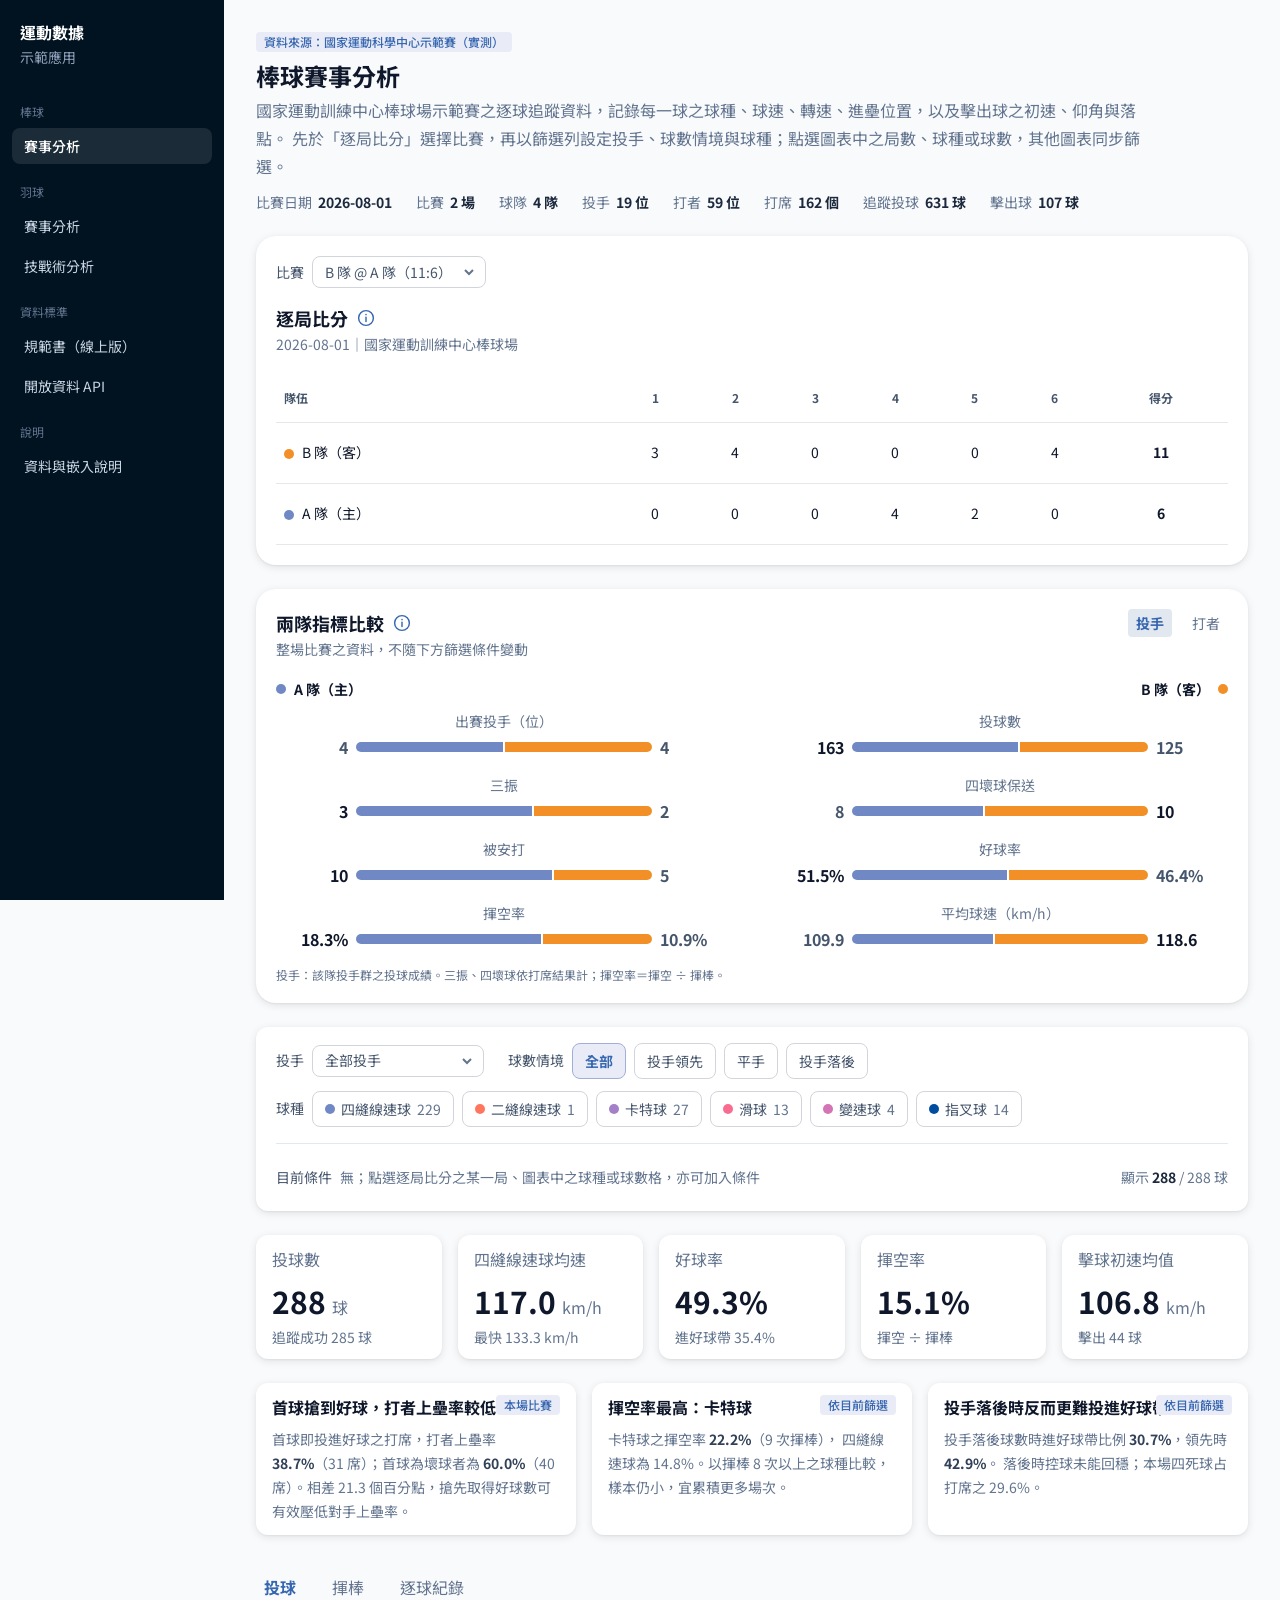
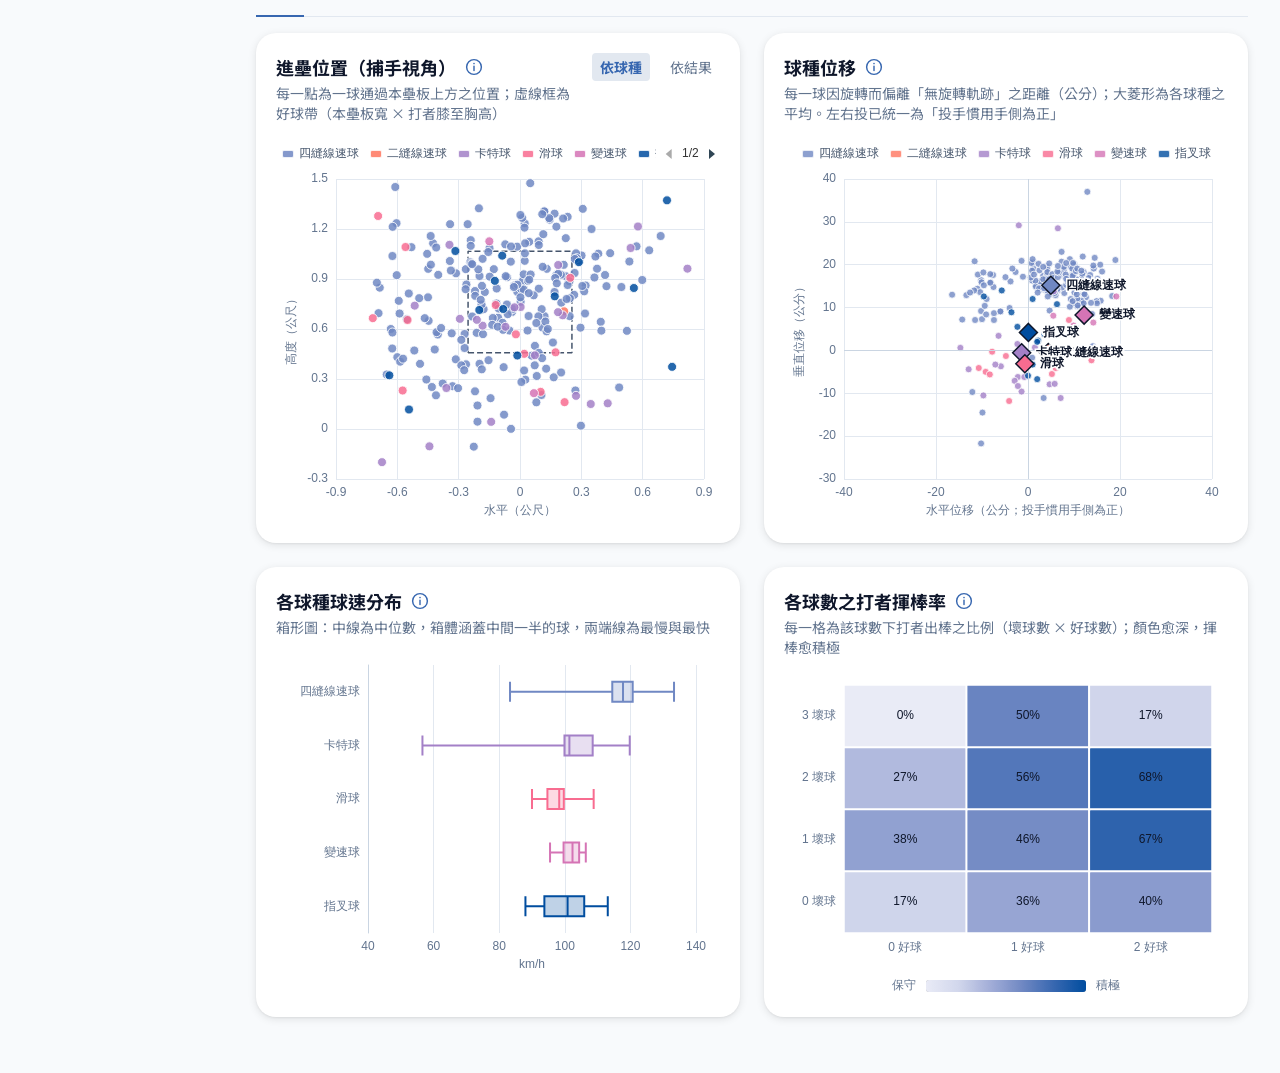
==== apps/index.html @ 16bdf018 "依運科中心 2026-10-19 意見修正羽球賽程表與熱力圖 - 賽程表：勝方「林//陳」雙斜線、雙方棄賽（w.o.）、同縮寫勝方（依會內賽資格標籤判定）、場次編號漏打「#」、乙組決賽名次賽錯置等解析" ====
<!DOCTYPE html><html  lang="zh-Hant-TW"><head><meta charset="utf-8">
<meta name="viewport" content="width=device-width, initial-scale=1">
<title>運動數據示範應用</title>
<link rel="preconnect" href="https://fonts.googleapis.com">
<link rel="stylesheet" href="https://fonts.googleapis.com/css2?family=Noto+Sans+TC:wght@400;500;700&display=swap">
<link rel="stylesheet" href="./assets/entry.BiehIH3a.css" crossorigin>
<link rel="modulepreload" as="script" crossorigin href="./assets/CZlgxY6b.js">
<script type="module" src="./assets/CZlgxY6b.js" crossorigin></script>
<link rel="prefetch" as="script" crossorigin href="./assets/DcB2rl-P.js">
<link rel="prefetch" as="script" crossorigin href="./assets/TQf6wyBK.js">
<link rel="prefetch" as="script" crossorigin href="./assets/JJy9V8W6.js">
<link rel="prefetch" as="script" crossorigin href="./assets/DlAUqK2U.js">
<link rel="prefetch" as="style" crossorigin href="./assets/error-404.DL_4WIao.css">
<link rel="prefetch" as="script" crossorigin href="./assets/D5ptfswz.js">
<link rel="prefetch" as="script" crossorigin href="./assets/BnwltB_l.js">
<link rel="prefetch" as="style" crossorigin href="./assets/error-500.I1Dtv2V5.css">
<link rel="prefetch" as="script" crossorigin href="./assets/DbmwSfAJ.js">
<script id="unhead:payload" type="application/json">{"title":"運動數據示範應用"}</script></head><body><div id="__nuxt"></div><div id="teleports"></div><script>window.__NUXT__={};window.__NUXT__.config={public:{dataBase:"data"},app:{baseURL:"/",buildId:"06d4a6a8-568d-4eab-ac4b-297f3b77ffa9",buildAssetsDir:"/assets/",cdnURL:"./"}}</script>
<script type="application/json" data-nuxt-data="nuxt-app" data-ssr="false" id="__NUXT_DATA__">[{"prerenderedAt":1,"serverRendered":2},1792403090051,false]</script></body></html>
---- apps/assets/entry.BiehIH3a.css ----
*,::backdrop,:after,:before{--tw-border-spacing-x:0;--tw-border-spacing-y:0;--tw-translate-x:0;--tw-translate-y:0;--tw-rotate:0;--tw-skew-x:0;--tw-skew-y:0;--tw-scale-x:1;--tw-scale-y:1;--tw-pan-x: ;--tw-pan-y: ;--tw-pinch-zoom: ;--tw-scroll-snap-strictness:proximity;--tw-gradient-from-position: ;--tw-gradient-via-position: ;--tw-gradient-to-position: ;--tw-ordinal: ;--tw-slashed-zero: ;--tw-numeric-figure: ;--tw-numeric-spacing: ;--tw-numeric-fraction: ;--tw-ring-inset: ;--tw-ring-offset-width:0px;--tw-ring-offset-color:#fff;--tw-ring-color:#3b82f680;--tw-ring-offset-shadow:0 0 #0000;--tw-ring-shadow:0 0 #0000;--tw-shadow:0 0 #0000;--tw-shadow-colored:0 0 #0000;--tw-blur: ;--tw-brightness: ;--tw-contrast: ;--tw-grayscale: ;--tw-hue-rotate: ;--tw-invert: ;--tw-saturate: ;--tw-sepia: ;--tw-drop-shadow: ;--tw-backdrop-blur: ;--tw-backdrop-brightness: ;--tw-backdrop-contrast: ;--tw-backdrop-grayscale: ;--tw-backdrop-hue-rotate: ;--tw-backdrop-invert: ;--tw-backdrop-opacity: ;--tw-backdrop-saturate: ;--tw-backdrop-sepia: ;--tw-contain-size: ;--tw-contain-layout: ;--tw-contain-paint: ;--tw-contain-style: }:host,html{line-height:1.5;-webkit-text-size-adjust:100%;font-family:Noto Sans TC,ui-sans-serif,system-ui,sans-serif;font-feature-settings:normal;font-variation-settings:normal;tab-size:4;-webkit-tap-highlight-color:transparent}sub,sup{font-size:75%;line-height:0;position:relative;vertical-align:initial}button,input:where([type=button]),input:where([type=reset]),input:where([type=submit]){-webkit-appearance:button;background-color:initial;background-image:none}progress{vertical-align:initial}.gap-x-10{column-gap:2.5rem}.gap-x-3{column-gap:.75rem}.gap-x-4{column-gap:1rem}.gap-x-5{column-gap:1.25rem}.gap-x-6{column-gap:1.5rem}.border-transparent{border-color:#0000}.shadow{--tw-shadow:0 1px 3px 0 #0000001a,0 1px 2px -1px #0000001a;--tw-shadow-colored:0 1px 3px 0 var(--tw-shadow-color),0 1px 2px -1px var(--tw-shadow-color)}*,:after,:before{--tw-border-spacing-x:0;--tw-border-spacing-y:0;--tw-translate-x:0;--tw-translate-y:0;--tw-rotate:0;--tw-skew-x:0;--tw-skew-y:0;--tw-scale-x:1;--tw-scale-y:1;--tw-pan-x: ;--tw-pan-y: ;--tw-pinch-zoom: ;--tw-scroll-snap-strictness:proximity;--tw-gradient-from-position: ;--tw-gradient-via-position: ;--tw-gradient-to-position: ;--tw-ordinal: ;--tw-slashed-zero: ;--tw-numeric-figure: ;--tw-numeric-spacing: ;--tw-numeric-fraction: ;--tw-ring-inset: ;--tw-ring-offset-width:0px;--tw-ring-offset-color:#fff;--tw-ring-color:rgba(59,130,246,.5);--tw-ring-offset-shadow:0 0 #0000;--tw-ring-shadow:0 0 #0000;--tw-shadow:0 0 #0000;--tw-shadow-colored:0 0 #0000;--tw-blur: ;--tw-brightness: ;--tw-contrast: ;--tw-grayscale: ;--tw-hue-rotate: ;--tw-invert: ;--tw-saturate: ;--tw-sepia: ;--tw-drop-shadow: ;--tw-backdrop-blur: ;--tw-backdrop-brightness: ;--tw-backdrop-contrast: ;--tw-backdrop-grayscale: ;--tw-backdrop-hue-rotate: ;--tw-backdrop-invert: ;--tw-backdrop-opacity: ;--tw-backdrop-saturate: ;--tw-backdrop-sepia: ;--tw-contain-size: ;--tw-contain-layout: ;--tw-contain-paint: ;--tw-contain-style: }::backdrop{--tw-border-spacing-x:0;--tw-border-spacing-y:0;--tw-translate-x:0;--tw-translate-y:0;--tw-rotate:0;--tw-skew-x:0;--tw-skew-y:0;--tw-scale-x:1;--tw-scale-y:1;--tw-pan-x: ;--tw-pan-y: ;--tw-pinch-zoom: ;--tw-scroll-snap-strictness:proximity;--tw-gradient-from-position: ;--tw-gradient-via-position: ;--tw-gradient-to-position: ;--tw-ordinal: ;--tw-slashed-zero: ;--tw-numeric-figure: ;--tw-numeric-spacing: ;--tw-numeric-fraction: ;--tw-ring-inset: ;--tw-ring-offset-width:0px;--tw-ring-offset-color:#fff;--tw-ring-color:rgba(59,130,246,.5);--tw-ring-offset-shadow:0 0 #0000;--tw-ring-shadow:0 0 #0000;--tw-shadow:0 0 #0000;--tw-shadow-colored:0 0 #0000;--tw-blur: ;--tw-brightness: ;--tw-contrast: ;--tw-grayscale: ;--tw-hue-rotate: ;--tw-invert: ;--tw-saturate: ;--tw-sepia: ;--tw-drop-shadow: ;--tw-backdrop-blur: ;--tw-backdrop-brightness: ;--tw-backdrop-contrast: ;--tw-backdrop-grayscale: ;--tw-backdrop-hue-rotate: ;--tw-backdrop-invert: ;--tw-backdrop-opacity: ;--tw-backdrop-saturate: ;--tw-backdrop-sepia: ;--tw-contain-size: ;--tw-contain-layout: ;--tw-contain-paint: ;--tw-contain-style: }*,:after,:before{border:0 solid #e5e7eb;box-sizing:border-box}:after,:before{--tw-content:""}:host,html{line-height:1.5;-webkit-text-size-adjust:100%;font-family:Noto Sans TC,ui-sans-serif,system-ui,sans-serif;font-feature-settings:normal;font-variation-settings:normal;-moz-tab-size:4;-o-tab-size:4;tab-size:4;-webkit-tap-highlight-color:transparent}body{line-height:inherit;margin:0}hr{border-top-width:1px;color:inherit;height:0}abbr:where([title]){-webkit-text-decoration:underline dotted;text-decoration:underline dotted}h1,h2,h3,h4,h5,h6{font-size:inherit;font-weight:inherit}a{color:inherit;text-decoration:inherit}b,strong{font-weight:bolder}code,kbd,pre,samp{font-family:ui-monospace,SFMono-Regular,Menlo,Monaco,Consolas,Liberation Mono,Courier New,monospace;font-feature-settings:normal;font-size:1em;font-variation-settings:normal}small{font-size:80%}sub,sup{font-size:75%;line-height:0;position:relative;vertical-align:baseline}sub{bottom:-.25em}sup{top:-.5em}table{border-collapse:collapse;border-color:inherit;text-indent:0}button,input,optgroup,select,textarea{color:inherit;font-family:inherit;font-feature-settings:inherit;font-size:100%;font-variation-settings:inherit;font-weight:inherit;letter-spacing:inherit;line-height:inherit;margin:0;padding:0}button,select{text-transform:none}button,input:where([type=button]),input:where([type=reset]),input:where([type=submit]){-webkit-appearance:button;background-color:transparent;background-image:none}:-moz-focusring{outline:auto}:-moz-ui-invalid{box-shadow:none}progress{vertical-align:baseline}::-webkit-inner-spin-button,::-webkit-outer-spin-button{height:auto}[type=search]{-webkit-appearance:textfield;outline-offset:-2px}::-webkit-search-decoration{-webkit-appearance:none}::-webkit-file-upload-button{-webkit-appearance:button;font:inherit}summary{display:list-item}blockquote,dd,dl,figure,h1,h2,h3,h4,h5,h6,hr,p,pre{margin:0}fieldset{margin:0}fieldset,legend{padding:0}menu,ol,ul{list-style:none;margin:0;padding:0}dialog{padding:0}textarea{resize:vertical}input::-moz-placeholder,textarea::-moz-placeholder{color:#99a1af;opacity:1}input::placeholder,textarea::placeholder{color:#99a1af;opacity:1}[role=button],button{cursor:pointer}:disabled{cursor:default}audio,canvas,embed,iframe,img,object,svg,video{display:block;vertical-align:middle}img,video{height:auto;max-width:100%}[hidden]:where(:not([hidden=until-found])){display:none}.visible{visibility:visible}.collapse{visibility:collapse}.fixed{position:fixed}.absolute{position:absolute}.relative{position:relative}.sticky{position:sticky}.inset-0{inset:0}.left-0{left:0}.right-4{right:1rem}.top-0{top:0}.top-3{top:.75rem}.top-4{top:1rem}.top-full{top:100%}.z-10{z-index:10}.z-30{z-index:30}.mx-auto{margin-left:auto;margin-right:auto}.my-2{margin-bottom:.5rem;margin-top:.5rem}.-mt-1{margin-top:-.25rem}.mb-0\.5{margin-bottom:.125rem}.mb-1{margin-bottom:.25rem}.mb-10{margin-bottom:2.5rem}.mb-2{margin-bottom:.5rem}.mb-3{margin-bottom:.75rem}.mb-4{margin-bottom:1rem}.mb-5{margin-bottom:1.25rem}.mb-6{margin-bottom:1.5rem}.ml-1{margin-left:.25rem}.ml-auto{margin-left:auto}.mr-1{margin-right:.25rem}.mr-2{margin-right:.5rem}.mt-0\.5{margin-top:.125rem}.mt-1{margin-top:.25rem}.mt-2{margin-top:.5rem}.mt-3{margin-top:.75rem}.mt-4{margin-top:1rem}.block{display:block}.inline-block{display:inline-block}.flex{display:flex}.inline-flex{display:inline-flex}.table{display:table}.grid{display:grid}.hidden{display:none}.h-10{height:2.5rem}.h-2\.5{height:.625rem}.h-6{height:1.5rem}.h-8{height:2rem}.h-9{height:2.25rem}.h-\[22px\]{height:22px}.h-\[26px\]{height:26px}.h-auto{height:auto}.h-full{height:100%}.h-screen{height:100vh}.max-h-\[640px\]{max-height:640px}.max-h-\[760px\]{max-height:760px}.max-h-\[calc\(100vh-2rem\)\]{max-height:calc(100vh - 2rem)}.min-h-\[32px\]{min-height:32px}.min-h-\[52px\]{min-height:52px}.min-h-screen{min-height:100vh}.w-12{width:3rem}.w-2{width:.5rem}.w-2\.5{width:.625rem}.w-4{width:1rem}.w-44{width:11rem}.w-5{width:1.25rem}.w-56{width:14rem}.w-6{width:1.5rem}.w-\[min\(30rem\,calc\(100vw-3rem\)\)\]{width:min(30rem,calc(100vw - 3rem))}.w-full{width:100%}.min-w-0{min-width:0}.min-w-\[12rem\]{min-width:12rem}.min-w-\[16rem\]{min-width:16rem}.min-w-\[3\.2rem\]{min-width:3.2rem}.max-w-4xl{max-width:56rem}.max-w-\[1280px\]{max-width:1280px}.max-w-md{max-width:28rem}.flex-1{flex:1 1 0%}.shrink-0{flex-shrink:0}.border-collapse{border-collapse:collapse}.origin-top-left{transform-origin:top left}.transform{transform:translate(var(--tw-translate-x),var(--tw-translate-y)) rotate(var(--tw-rotate)) skew(var(--tw-skew-x)) skewY(var(--tw-skew-y)) scaleX(var(--tw-scale-x)) scaleY(var(--tw-scale-y))}.cursor-pointer{cursor:pointer}.scroll-mt-4{scroll-margin-top:1rem}.list-disc{list-style-type:disc}.grid-cols-2{grid-template-columns:repeat(2,minmax(0,1fr))}.grid-cols-3{grid-template-columns:repeat(3,minmax(0,1fr))}.grid-cols-\[4\.5rem_1fr_4\.5rem\]{grid-template-columns:4.5rem 1fr 4.5rem}.grid-cols-\[minmax\(0\,1fr\)_4rem_minmax\(0\,1fr\)\]{grid-template-columns:minmax(0,1fr) 4rem minmax(0,1fr)}.flex-col{flex-direction:column}.flex-wrap{flex-wrap:wrap}.items-start{align-items:flex-start}.items-center{align-items:center}.items-baseline{align-items:baseline}.justify-end{justify-content:flex-end}.justify-center{justify-content:center}.justify-between{justify-content:space-between}.gap-0\.5{gap:.125rem}.gap-1{gap:.25rem}.gap-1\.5{gap:.375rem}.gap-2{gap:.5rem}.gap-2\.5{gap:.625rem}.gap-3{gap:.75rem}.gap-4{gap:1rem}.gap-5{gap:1.25rem}.gap-6{gap:1.5rem}.gap-x-10{-moz-column-gap:2.5rem;column-gap:2.5rem}.gap-x-3{-moz-column-gap:.75rem;column-gap:.75rem}.gap-x-4{-moz-column-gap:1rem;column-gap:1rem}.gap-x-5{-moz-column-gap:1.25rem;column-gap:1.25rem}.gap-x-6{-moz-column-gap:1.5rem;column-gap:1.5rem}.gap-y-1{row-gap:.25rem}.gap-y-2{row-gap:.5rem}.gap-y-3{row-gap:.75rem}.gap-y-4{row-gap:1rem}.space-y-3>:not([hidden])~:not([hidden]){--tw-space-y-reverse:0;margin-bottom:calc(.75rem*var(--tw-space-y-reverse));margin-top:calc(.75rem*(1 - var(--tw-space-y-reverse)))}.divide-y>:not([hidden])~:not([hidden]){--tw-divide-y-reverse:0;border-bottom-width:calc(1px*var(--tw-divide-y-reverse));border-top-width:calc(1px*(1 - var(--tw-divide-y-reverse)))}.divide-slate-100>:not([hidden])~:not([hidden]){--tw-divide-opacity:1;border-color:rgb(241 245 249/var(--tw-divide-opacity,1))}.overflow-auto{overflow:auto}.overflow-hidden{overflow:hidden}.overflow-x-auto{overflow-x:auto}.overflow-y-auto{overflow-y:auto}.overflow-y-hidden{overflow-y:hidden}.truncate{overflow:hidden;text-overflow:ellipsis}.truncate,.whitespace-nowrap{white-space:nowrap}.break-all{word-break:break-all}.rounded{border-radius:.25rem}.rounded-card{border-radius:12px}.rounded-chart{border-radius:20px}.rounded-full{border-radius:9999px}.rounded-lg{border-radius:.5rem}.rounded-l-full{border-bottom-left-radius:9999px;border-top-left-radius:9999px}.rounded-r-full{border-bottom-right-radius:9999px;border-top-right-radius:9999px}.rounded-r-lg{border-bottom-right-radius:.5rem;border-top-right-radius:.5rem}.border{border-width:1px}.border-b{border-bottom-width:1px}.border-b-2{border-bottom-width:2px}.border-l-4{border-left-width:4px}.border-t{border-top-width:1px}.border-brand-300{--tw-border-opacity:1;border-color:rgb(163 174 216/var(--tw-border-opacity,1))}.border-brand-600{--tw-border-opacity:1;border-color:rgb(55 103 176/var(--tw-border-opacity,1))}.border-gray-200{--tw-border-opacity:1;border-color:rgb(229 231 235/var(--tw-border-opacity,1))}.border-gray-300{--tw-border-opacity:1;border-color:rgb(209 213 219/var(--tw-border-opacity,1))}.border-slate-100{--tw-border-opacity:1;border-color:rgb(241 245 249/var(--tw-border-opacity,1))}.border-slate-200{--tw-border-opacity:1;border-color:rgb(226 232 240/var(--tw-border-opacity,1))}.border-transparent{border-color:transparent}.bg-accent-100{--tw-bg-opacity:1;background-color:rgb(253 230 207/var(--tw-bg-opacity,1))}.bg-accent-50{--tw-bg-opacity:1;background-color:rgb(254 243 232/var(--tw-bg-opacity,1))}.bg-bad-50{--tw-bg-opacity:1;background-color:rgb(254 242 242/var(--tw-bg-opacity,1))}.bg-brand-100{--tw-bg-opacity:1;background-color:rgb(210 215 236/var(--tw-bg-opacity,1))}.bg-brand-50{--tw-bg-opacity:1;background-color:rgb(233 235 246/var(--tw-bg-opacity,1))}.bg-brand-50\/60{background-color:#e9ebf699}.bg-brand-600{--tw-bg-opacity:1;background-color:rgb(55 103 176/var(--tw-bg-opacity,1))}.bg-ink{--tw-bg-opacity:1;background-color:rgb(1 19 33/var(--tw-bg-opacity,1))}.bg-slate-100{--tw-bg-opacity:1;background-color:rgb(241 245 249/var(--tw-bg-opacity,1))}.bg-slate-200{--tw-bg-opacity:1;background-color:rgb(226 232 240/var(--tw-bg-opacity,1))}.bg-slate-50{--tw-bg-opacity:1;background-color:rgb(248 250 252/var(--tw-bg-opacity,1))}.bg-slate-900{--tw-bg-opacity:1;background-color:rgb(15 23 43/var(--tw-bg-opacity,1))}.bg-sun-100{--tw-bg-opacity:1;background-color:rgb(255 246 215/var(--tw-bg-opacity,1))}.bg-sun-50{--tw-bg-opacity:1;background-color:rgb(255 251 236/var(--tw-bg-opacity,1))}.bg-white{--tw-bg-opacity:1;background-color:rgb(255 255 255/var(--tw-bg-opacity,1))}.bg-white\/10{background-color:#ffffff1a}.\!bg-none{background-image:none!important}.p-0{padding:0}.p-4{padding:1rem}.p-5{padding:1.25rem}.px-1{padding-left:.25rem;padding-right:.25rem}.px-1\.5{padding-left:.375rem;padding-right:.375rem}.px-2{padding-left:.5rem;padding-right:.5rem}.px-2\.5{padding-left:.625rem;padding-right:.625rem}.px-3{padding-left:.75rem;padding-right:.75rem}.px-4{padding-left:1rem;padding-right:1rem}.px-5{padding-left:1.25rem;padding-right:1.25rem}.px-6{padding-left:1.5rem;padding-right:1.5rem}.py-0\.5{padding-bottom:.125rem;padding-top:.125rem}.py-1{padding-bottom:.25rem;padding-top:.25rem}.py-1\.5{padding-bottom:.375rem;padding-top:.375rem}.py-2{padding-bottom:.5rem;padding-top:.5rem}.py-2\.5{padding-bottom:.625rem;padding-top:.625rem}.py-3{padding-bottom:.75rem;padding-top:.75rem}.py-4{padding-bottom:1rem;padding-top:1rem}.py-5{padding-bottom:1.25rem;padding-top:1.25rem}.py-6{padding-bottom:1.5rem;padding-top:1.5rem}.py-8{padding-bottom:2rem;padding-top:2rem}.\!pr-3{padding-right:.75rem!important}.pb-1{padding-bottom:.25rem}.pb-2{padding-bottom:.5rem}.pl-3{padding-left:.75rem}.pl-5{padding-left:1.25rem}.pl-6{padding-left:1.5rem}.pr-16{padding-right:4rem}.pr-2{padding-right:.5rem}.pr-3{padding-right:.75rem}.pt-3{padding-top:.75rem}.pt-4{padding-top:1rem}.text-left{text-align:left}.text-center{text-align:center}.text-right{text-align:right}.align-middle{vertical-align:middle}.font-mono{font-family:ui-monospace,SFMono-Regular,Menlo,Monaco,Consolas,Liberation Mono,Courier New,monospace}.text-2xl{font-size:1.5rem;line-height:2rem}.text-\[0\.92em\]{font-size:.92em}.text-\[10px\]{font-size:10px}.text-\[11px\]{font-size:11px}.text-\[13px\]{font-size:13px}.text-\[14px\]{font-size:14px}.text-\[15px\]{font-size:15px}.text-\[30px\]{font-size:30px}.text-base{font-size:1rem;line-height:1.5rem}.text-lg{font-size:1.125rem;line-height:1.75rem}.text-sm{font-size:.875rem;line-height:1.25rem}.text-xl{font-size:1.25rem;line-height:1.75rem}.text-xs{font-size:.75rem;line-height:1rem}.font-bold{font-weight:700}.font-medium{font-weight:500}.font-normal{font-weight:400}.leading-5{line-height:1.25rem}.leading-6{line-height:1.5rem}.leading-7{line-height:1.75rem}.leading-8{line-height:2rem}.leading-9{line-height:2.25rem}.leading-none{line-height:1}.text-\[\#7A5C1E\]{--tw-text-opacity:1;color:rgb(122 92 30/var(--tw-text-opacity,1))}.text-accent-800{--tw-text-opacity:1;color:rgb(192 82 4/var(--tw-text-opacity,1))}.text-accent-900{--tw-text-opacity:1;color:rgb(141 60 2/var(--tw-text-opacity,1))}.text-bad-700{--tw-text-opacity:1;color:rgb(193 0 7/var(--tw-text-opacity,1))}.text-brand-400{--tw-text-opacity:1;color:rgb(138 153 208/var(--tw-text-opacity,1))}.text-brand-600{--tw-text-opacity:1;color:rgb(55 103 176/var(--tw-text-opacity,1))}.text-brand-700{--tw-text-opacity:1;color:rgb(0 77 159/var(--tw-text-opacity,1))}.text-brand-900{--tw-text-opacity:1;color:rgb(0 49 102/var(--tw-text-opacity,1))}.text-slate-100{--tw-text-opacity:1;color:rgb(241 245 249/var(--tw-text-opacity,1))}.text-slate-300{--tw-text-opacity:1;color:rgb(202 213 226/var(--tw-text-opacity,1))}.text-slate-400{--tw-text-opacity:1;color:rgb(144 161 185/var(--tw-text-opacity,1))}.text-slate-500{--tw-text-opacity:1;color:rgb(98 116 142/var(--tw-text-opacity,1))}.text-slate-600{--tw-text-opacity:1;color:rgb(69 85 108/var(--tw-text-opacity,1))}.text-slate-700{--tw-text-opacity:1;color:rgb(49 65 88/var(--tw-text-opacity,1))}.text-slate-800{--tw-text-opacity:1;color:rgb(29 41 61/var(--tw-text-opacity,1))}.text-slate-900{--tw-text-opacity:1;color:rgb(15 23 43/var(--tw-text-opacity,1))}.text-white{--tw-text-opacity:1;color:rgb(255 255 255/var(--tw-text-opacity,1))}.underline{text-decoration-line:underline}.underline-offset-2{text-underline-offset:2px}.opacity-40{opacity:.4}.shadow{--tw-shadow:0 1px 3px 0 rgba(0,0,0,.1),0 1px 2px -1px rgba(0,0,0,.1);--tw-shadow-colored:0 1px 3px 0 var(--tw-shadow-color),0 1px 2px -1px var(--tw-shadow-color)}.shadow,.shadow-card{box-shadow:var(--tw-ring-offset-shadow,0 0 #0000),var(--tw-ring-shadow,0 0 #0000),var(--tw-shadow)}.shadow-card{--tw-shadow:0 1px 2px #0000000d,0 2px 8px #0000001a;--tw-shadow-colored:0 1px 2px var(--tw-shadow-color),0 2px 8px var(--tw-shadow-color)}.ring{--tw-ring-offset-shadow:var(--tw-ring-inset) 0 0 0 var(--tw-ring-offset-width) var(--tw-ring-offset-color);--tw-ring-shadow:var(--tw-ring-inset) 0 0 0 calc(3px + var(--tw-ring-offset-width)) var(--tw-ring-color)}.ring,.ring-1{box-shadow:var(--tw-ring-offset-shadow),var(--tw-ring-shadow),var(--tw-shadow,0 0 #0000)}.ring-1{--tw-ring-offset-shadow:var(--tw-ring-inset) 0 0 0 var(--tw-ring-offset-width) var(--tw-ring-offset-color);--tw-ring-shadow:var(--tw-ring-inset) 0 0 0 calc(1px + var(--tw-ring-offset-width)) var(--tw-ring-color)}.ring-2{--tw-ring-offset-shadow:var(--tw-ring-inset) 0 0 0 var(--tw-ring-offset-width) var(--tw-ring-offset-color);--tw-ring-shadow:var(--tw-ring-inset) 0 0 0 calc(2px + var(--tw-ring-offset-width)) var(--tw-ring-color);box-shadow:var(--tw-ring-offset-shadow),var(--tw-ring-shadow),var(--tw-shadow,0 0 #0000)}.ring-accent-500{--tw-ring-opacity:1;--tw-ring-color:rgb(242 144 39/var(--tw-ring-opacity,1))}.ring-brand-600{--tw-ring-opacity:1;--tw-ring-color:rgb(55 103 176/var(--tw-ring-opacity,1))}.ring-slate-200{--tw-ring-opacity:1;--tw-ring-color:rgb(226 232 240/var(--tw-ring-opacity,1))}.filter{filter:var(--tw-blur) var(--tw-brightness) var(--tw-contrast) var(--tw-grayscale) var(--tw-hue-rotate) var(--tw-invert) var(--tw-saturate) var(--tw-sepia) var(--tw-drop-shadow)}.transition{transition-duration:.15s;transition-property:color,background-color,border-color,text-decoration-color,fill,stroke,opacity,box-shadow,transform,filter,backdrop-filter;transition-timing-function:cubic-bezier(.4,0,.2,1)}body,html{background:#f8fafc;color:#0f172b}body{font-family:Noto Sans TC,ui-sans-serif,system-ui,sans-serif}.num{font-variant-numeric:tabular-nums}.t{border-collapse:collapse;font-size:14px;width:100%}.t th{color:#45556c;font-size:12px;font-weight:700;height:48px;text-align:left;white-space:nowrap}.t td,.t th{border-bottom:1px solid #e5e7eb;padding:10px 8px}.t td.c,.t th.c{text-align:center}.t tbody tr:hover{background:#f8fafc}.sel{-webkit-appearance:none;-moz-appearance:none;appearance:none;background:#fff url("data:image/svg+xml;charset=utf-8,%3Csvg xmlns='http://www.w3.org/2000/svg' width='12' height='12' fill='none' stroke='%2362748e' stroke-width='2'%3E%3Cpath d='m2 4 4 4 4-4'/%3E%3C/svg%3E") no-repeat right 10px center;border:1px solid #d1d5db;border-radius:8px;color:#45556c;font-size:14px;height:32px;padding:0 32px 0 12px}.sel:focus{outline:2px solid #a3aed8;outline-offset:0}.lbl{color:#45556c;font-size:14px}.t.wide{min-width:720px}.t.log thead th{background:#fff;position:sticky;top:0;z-index:1}.t.log tr.pa-head td{background:#f1f5f9;font-size:13px;padding:8px}.t.log tr.pa-head:hover{background:#f1f5f9}.hover\:bg-brand-100:hover{--tw-bg-opacity:1;background-color:rgb(210 215 236/var(--tw-bg-opacity,1))}.hover\:bg-brand-50:hover{--tw-bg-opacity:1;background-color:rgb(233 235 246/var(--tw-bg-opacity,1))}.hover\:bg-brand-700:hover{--tw-bg-opacity:1;background-color:rgb(0 77 159/var(--tw-bg-opacity,1))}.hover\:bg-slate-100:hover{--tw-bg-opacity:1;background-color:rgb(241 245 249/var(--tw-bg-opacity,1))}.hover\:bg-slate-50:hover{--tw-bg-opacity:1;background-color:rgb(248 250 252/var(--tw-bg-opacity,1))}.hover\:bg-white\/10:hover{background-color:#ffffff1a}.hover\:text-brand-600:hover{--tw-text-opacity:1;color:rgb(55 103 176/var(--tw-text-opacity,1))}.hover\:text-slate-700:hover{--tw-text-opacity:1;color:rgb(49 65 88/var(--tw-text-opacity,1))}.hover\:underline:hover{text-decoration-line:underline}.hover\:ring-brand-600:hover{--tw-ring-opacity:1;--tw-ring-color:rgb(55 103 176/var(--tw-ring-opacity,1))}.disabled\:opacity-40:disabled{opacity:.4}@media(min-width:640px){.sm\:grid-cols-4{grid-template-columns:repeat(4,minmax(0,1fr))}.sm\:px-6{padding-left:1.5rem;padding-right:1.5rem}.sm\:px-8{padding-left:2rem;padding-right:2rem}}@media(min-width:768px){.md\:flex{display:flex}.md\:hidden{display:none}.md\:grid-cols-2{grid-template-columns:repeat(2,minmax(0,1fr))}.md\:grid-cols-3{grid-template-columns:repeat(3,minmax(0,1fr))}}@media(min-width:1024px){.lg\:col-span-2{grid-column:span 2/span 2}.lg\:block{display:block}.lg\:grid-cols-2{grid-template-columns:repeat(2,minmax(0,1fr))}.lg\:grid-cols-3{grid-template-columns:repeat(3,minmax(0,1fr))}.lg\:grid-cols-4{grid-template-columns:repeat(4,minmax(0,1fr))}.lg\:grid-cols-5{grid-template-columns:repeat(5,minmax(0,1fr))}.lg\:grid-cols-\[250px_minmax\(0\,1fr\)\]{grid-template-columns:250px minmax(0,1fr)}}
---- apps/assets/error-404.DL_4WIao.css ----
.spotlight[data-v-1bd9e11a]{background:linear-gradient(45deg,#00dc82,#36e4da 50%,#0047e1);bottom:-30vh;filter:blur(20vh);height:40vh}.gradient-border[data-v-1bd9e11a]{-webkit-backdrop-filter:blur(10px);backdrop-filter:blur(10px);border-radius:.5rem;position:relative}@media(prefers-color-scheme:light){.gradient-border[data-v-1bd9e11a]{background-color:#ffffff4d}.gradient-border[data-v-1bd9e11a]:before{background:linear-gradient(90deg,#e2e2e2,#e2e2e2 25%,#00dc82,#36e4da 75%,#0047e1)}}@media(prefers-color-scheme:dark){.gradient-border[data-v-1bd9e11a]{background-color:#1414144d}.gradient-border[data-v-1bd9e11a]:before{background:linear-gradient(90deg,#303030,#303030 25%,#00dc82,#36e4da 75%,#0047e1)}}.gradient-border[data-v-1bd9e11a]:before{background-size:400% auto;border-radius:.5rem;content:"";inset:0;-webkit-mask:linear-gradient(#fff 0 0) content-box,linear-gradient(#fff 0 0);mask:linear-gradient(#fff 0 0) content-box,linear-gradient(#fff 0 0);-webkit-mask-composite:xor;mask-composite:exclude;opacity:.5;padding:2px;position:absolute;transition:background-position .3s ease-in-out,opacity .2s ease-in-out;width:100%}.gradient-border[data-v-1bd9e11a]:hover:before{background-position:-50% 0;opacity:1}.fixed[data-v-1bd9e11a]{position:fixed}.left-0[data-v-1bd9e11a]{left:0}.right-0[data-v-1bd9e11a]{right:0}.z-10[data-v-1bd9e11a]{z-index:10}.z-20[data-v-1bd9e11a]{z-index:20}.grid[data-v-1bd9e11a]{display:grid}.mb-16[data-v-1bd9e11a]{margin-bottom:4rem}.mb-8[data-v-1bd9e11a]{margin-bottom:2rem}.max-w-520px[data-v-1bd9e11a]{max-width:520px}.min-h-screen[data-v-1bd9e11a]{min-height:100vh}.w-full[data-v-1bd9e11a]{width:100%}.flex[data-v-1bd9e11a]{display:flex}.cursor-pointer[data-v-1bd9e11a]{cursor:pointer}.place-content-center[data-v-1bd9e11a]{place-content:center}.items-center[data-v-1bd9e11a]{align-items:center}.justify-center[data-v-1bd9e11a]{justify-content:center}.overflow-hidden[data-v-1bd9e11a]{overflow:hidden}.bg-white[data-v-1bd9e11a]{--un-bg-opacity:1;background-color:rgb(255 255 255/var(--un-bg-opacity))}.px-4[data-v-1bd9e11a]{padding-left:1rem;padding-right:1rem}.px-8[data-v-1bd9e11a]{padding-left:2rem;padding-right:2rem}.py-2[data-v-1bd9e11a]{padding-bottom:.5rem;padding-top:.5rem}.text-center[data-v-1bd9e11a]{text-align:center}.text-8xl[data-v-1bd9e11a]{font-size:6rem;line-height:1}.text-xl[data-v-1bd9e11a]{font-size:1.25rem;line-height:1.75rem}.text-black[data-v-1bd9e11a]{--un-text-opacity:1;color:rgb(0 0 0/var(--un-text-opacity))}.font-light[data-v-1bd9e11a]{font-weight:300}.font-medium[data-v-1bd9e11a]{font-weight:500}.leading-tight[data-v-1bd9e11a]{line-height:1.25}.font-sans[data-v-1bd9e11a]{font-family:ui-sans-serif,system-ui,-apple-system,BlinkMacSystemFont,Segoe UI,Roboto,Helvetica Neue,Arial,Noto Sans,sans-serif,Apple Color Emoji,Segoe UI Emoji,Segoe UI Symbol,Noto Color Emoji}.antialiased[data-v-1bd9e11a]{-webkit-font-smoothing:antialiased;-moz-osx-font-smoothing:grayscale}@media(prefers-color-scheme:dark){.dark\:bg-black[data-v-1bd9e11a]{--un-bg-opacity:1;background-color:rgb(0 0 0/var(--un-bg-opacity))}.dark\:text-white[data-v-1bd9e11a]{--un-text-opacity:1;color:rgb(255 255 255/var(--un-text-opacity))}}@media(min-width:640px){.sm\:px-0[data-v-1bd9e11a]{padding-left:0;padding-right:0}.sm\:px-6[data-v-1bd9e11a]{padding-left:1.5rem;padding-right:1.5rem}.sm\:py-3[data-v-1bd9e11a]{padding-bottom:.75rem;padding-top:.75rem}.sm\:text-4xl[data-v-1bd9e11a]{font-size:2.25rem;line-height:2.5rem}.sm\:text-xl[data-v-1bd9e11a]{font-size:1.25rem;line-height:1.75rem}}
---- apps/assets/error-500.I1Dtv2V5.css ----
.spotlight[data-v-a01dd0ba]{background:linear-gradient(45deg,#00dc82,#36e4da 50%,#0047e1);filter:blur(20vh)}.fixed[data-v-a01dd0ba]{position:fixed}.-bottom-1\/2[data-v-a01dd0ba]{bottom:-50%}.left-0[data-v-a01dd0ba]{left:0}.right-0[data-v-a01dd0ba]{right:0}.grid[data-v-a01dd0ba]{display:grid}.mb-16[data-v-a01dd0ba]{margin-bottom:4rem}.mb-8[data-v-a01dd0ba]{margin-bottom:2rem}.h-1\/2[data-v-a01dd0ba]{height:50%}.max-w-520px[data-v-a01dd0ba]{max-width:520px}.min-h-screen[data-v-a01dd0ba]{min-height:100vh}.place-content-center[data-v-a01dd0ba]{place-content:center}.overflow-hidden[data-v-a01dd0ba]{overflow:hidden}.bg-white[data-v-a01dd0ba]{--un-bg-opacity:1;background-color:rgb(255 255 255/var(--un-bg-opacity))}.px-8[data-v-a01dd0ba]{padding-left:2rem;padding-right:2rem}.text-center[data-v-a01dd0ba]{text-align:center}.text-8xl[data-v-a01dd0ba]{font-size:6rem;line-height:1}.text-xl[data-v-a01dd0ba]{font-size:1.25rem;line-height:1.75rem}.text-black[data-v-a01dd0ba]{--un-text-opacity:1;color:rgb(0 0 0/var(--un-text-opacity))}.font-light[data-v-a01dd0ba]{font-weight:300}.font-medium[data-v-a01dd0ba]{font-weight:500}.leading-tight[data-v-a01dd0ba]{line-height:1.25}.font-sans[data-v-a01dd0ba]{font-family:ui-sans-serif,system-ui,-apple-system,BlinkMacSystemFont,Segoe UI,Roboto,Helvetica Neue,Arial,Noto Sans,sans-serif,Apple Color Emoji,Segoe UI Emoji,Segoe UI Symbol,Noto Color Emoji}.antialiased[data-v-a01dd0ba]{-webkit-font-smoothing:antialiased;-moz-osx-font-smoothing:grayscale}@media(prefers-color-scheme:dark){.dark\:bg-black[data-v-a01dd0ba]{--un-bg-opacity:1;background-color:rgb(0 0 0/var(--un-bg-opacity))}.dark\:text-white[data-v-a01dd0ba]{--un-text-opacity:1;color:rgb(255 255 255/var(--un-text-opacity))}}@media(min-width:640px){.sm\:px-0[data-v-a01dd0ba]{padding-left:0;padding-right:0}.sm\:text-4xl[data-v-a01dd0ba]{font-size:2.25rem;line-height:2.5rem}}
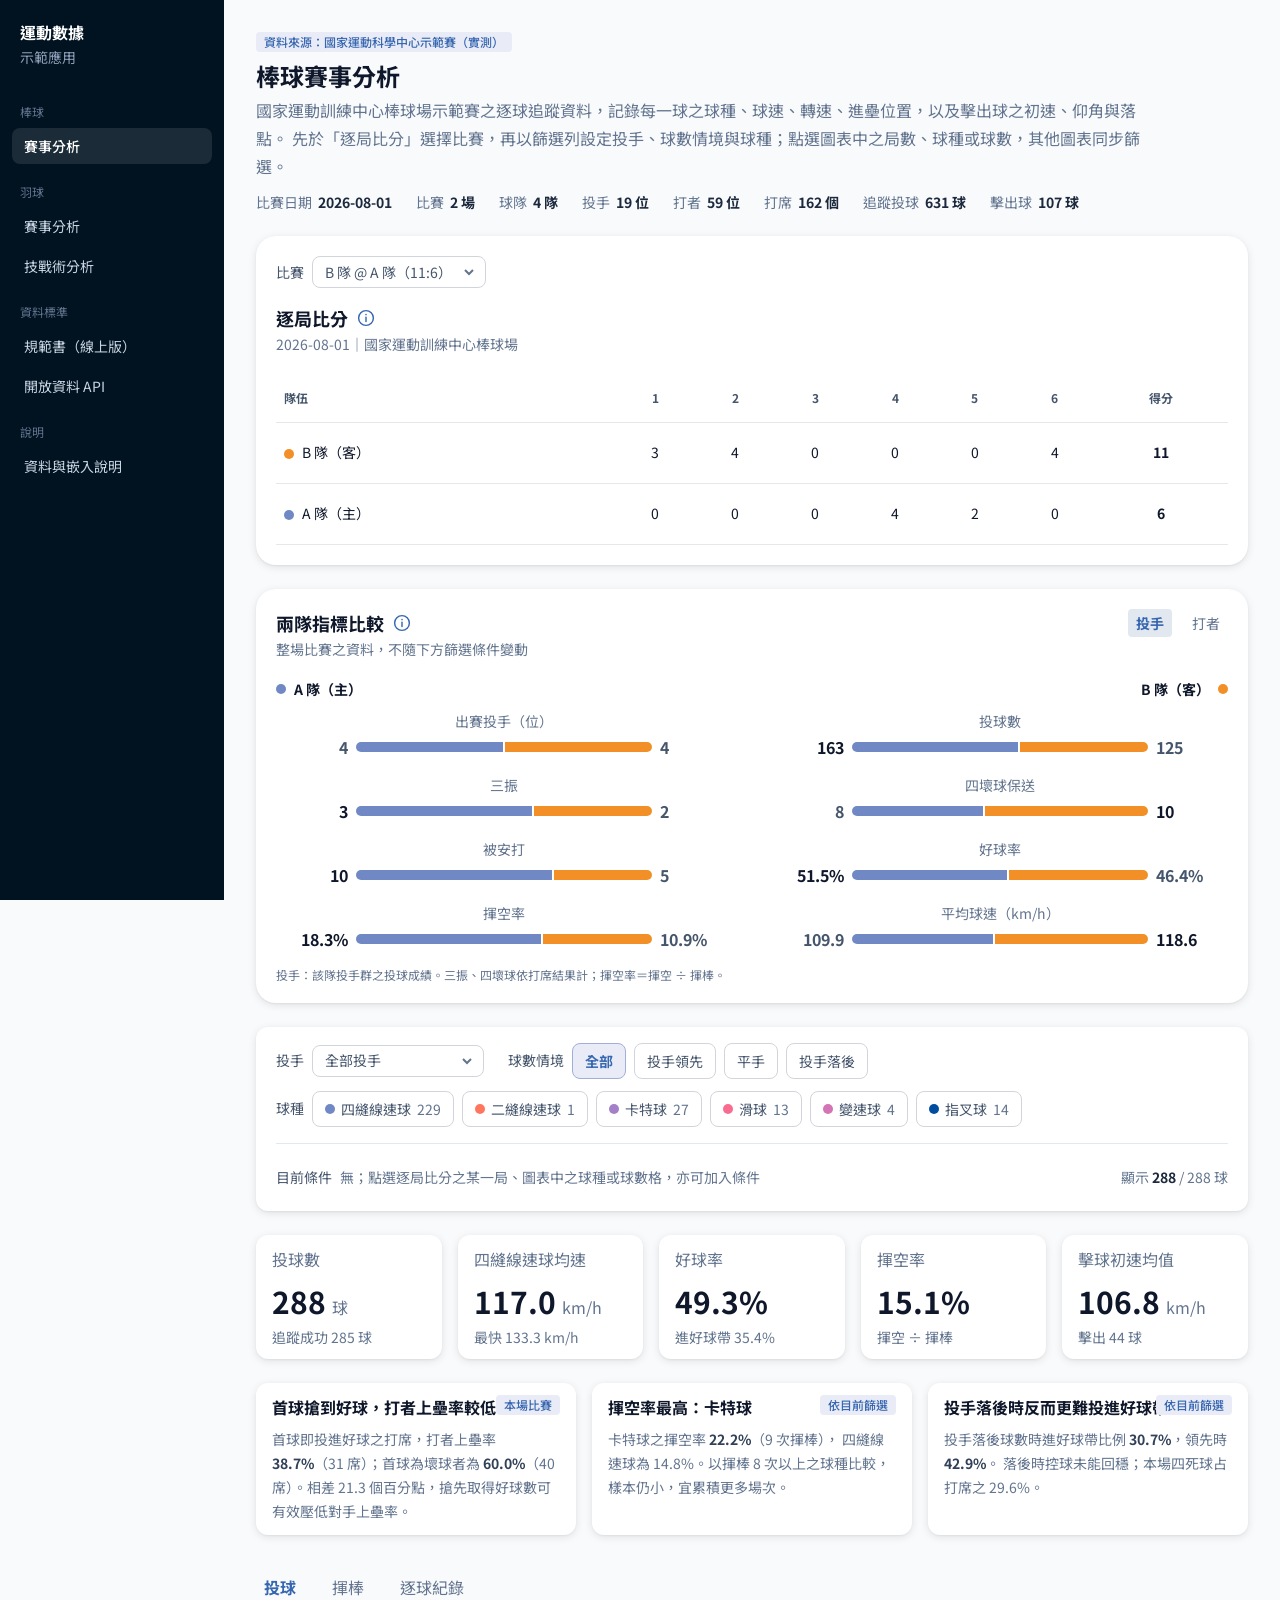
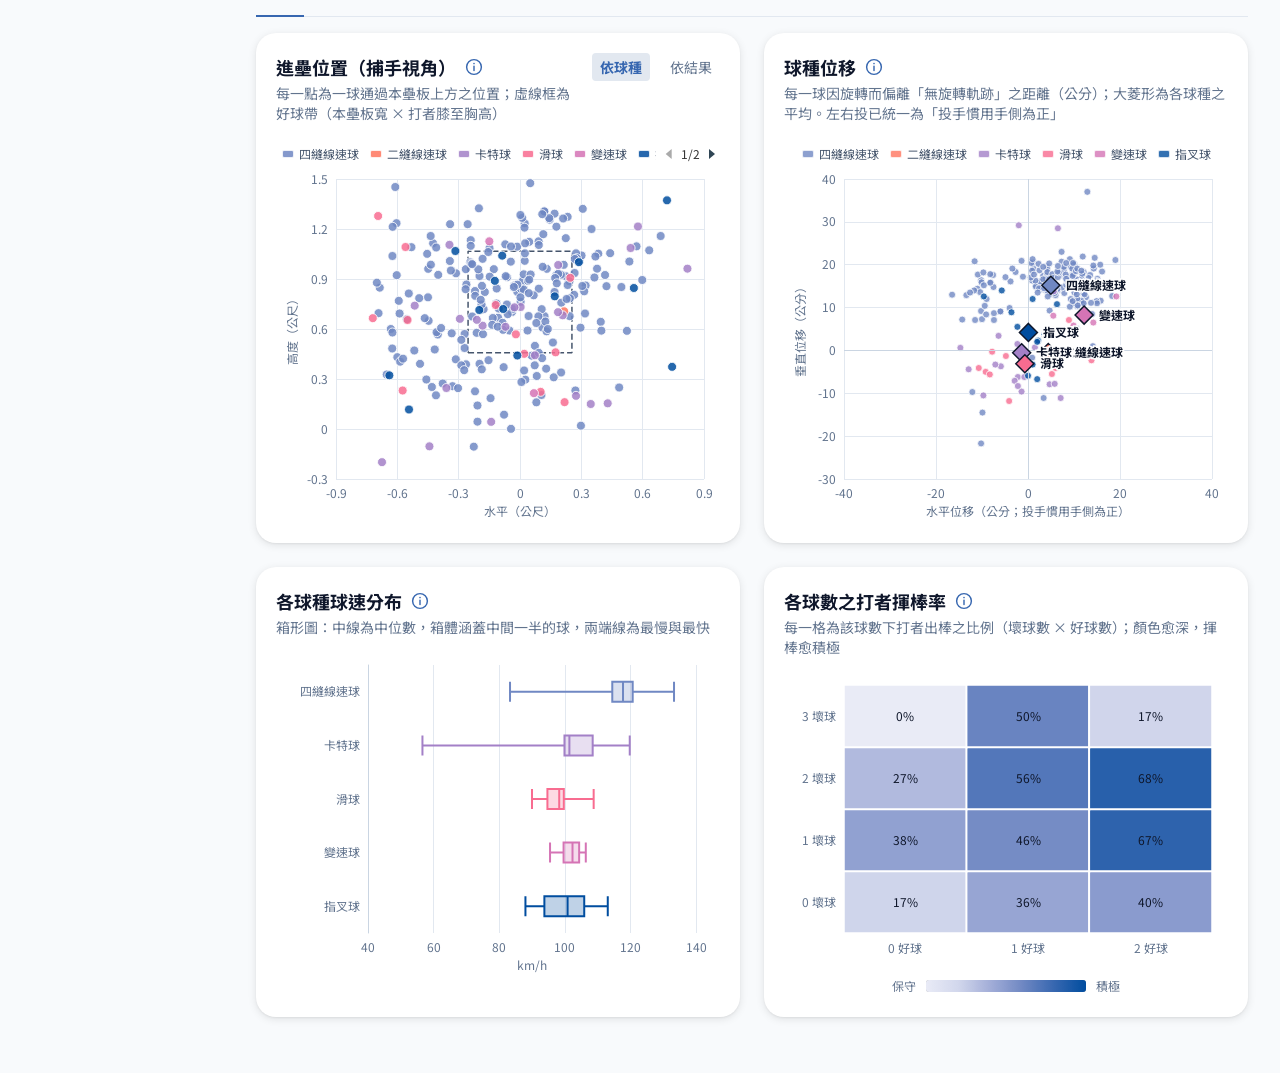
==== commit 10ea16ed: "部署前複查：修正手機寬度下「資料與嵌入說明」頁與技戰術頁場次選單之水平捲動 Co-Authored-By: Claude Opus 5.5 <noreply@anthropic.com> Claude" ====
--- a/apps/index.html
+++ b/apps/index.html
@@ -3,17 +3,17 @@
 <title>運動數據示範應用</title>
 <link rel="preconnect" href="https://fonts.googleapis.com">
 <link rel="stylesheet" href="https://fonts.googleapis.com/css2?family=Noto+Sans+TC:wght@400;500;700&display=swap">
-<link rel="stylesheet" href="./assets/entry.BiehIH3a.css" crossorigin>
-<link rel="modulepreload" as="script" crossorigin href="./assets/CZlgxY6b.js">
-<script type="module" src="./assets/CZlgxY6b.js" crossorigin></script>
-<link rel="prefetch" as="script" crossorigin href="./assets/DcB2rl-P.js">
-<link rel="prefetch" as="script" crossorigin href="./assets/TQf6wyBK.js">
-<link rel="prefetch" as="script" crossorigin href="./assets/JJy9V8W6.js">
+<link rel="stylesheet" href="./assets/entry.NpsyPr_j.css" crossorigin>
+<link rel="modulepreload" as="script" crossorigin href="./assets/Dj1ZV-XG.js">
+<script type="module" src="./assets/Dj1ZV-XG.js" crossorigin></script>
+<link rel="prefetch" as="script" crossorigin href="./assets/D9FmPz81.js">
+<link rel="prefetch" as="script" crossorigin href="./assets/B09pT3HN.js">
+<link rel="prefetch" as="script" crossorigin href="./assets/VXohiq96.js">
 <link rel="prefetch" as="script" crossorigin href="./assets/DlAUqK2U.js">
 <link rel="prefetch" as="style" crossorigin href="./assets/error-404.DL_4WIao.css">
-<link rel="prefetch" as="script" crossorigin href="./assets/D5ptfswz.js">
-<link rel="prefetch" as="script" crossorigin href="./assets/BnwltB_l.js">
+<link rel="prefetch" as="script" crossorigin href="./assets/7E7iyZl7.js">
+<link rel="prefetch" as="script" crossorigin href="./assets/C7Odt1Zu.js">
 <link rel="prefetch" as="style" crossorigin href="./assets/error-500.I1Dtv2V5.css">
-<link rel="prefetch" as="script" crossorigin href="./assets/DbmwSfAJ.js">
-<script id="unhead:payload" type="application/json">{"title":"運動數據示範應用"}</script></head><body><div id="__nuxt"></div><div id="teleports"></div><script>window.__NUXT__={};window.__NUXT__.config={public:{dataBase:"data"},app:{baseURL:"/",buildId:"06d4a6a8-568d-4eab-ac4b-297f3b77ffa9",buildAssetsDir:"/assets/",cdnURL:"./"}}</script>
-<script type="application/json" data-nuxt-data="nuxt-app" data-ssr="false" id="__NUXT_DATA__">[{"prerenderedAt":1,"serverRendered":2},1792403090051,false]</script></body></html>+<link rel="prefetch" as="script" crossorigin href="./assets/VxhveLka.js">
+<script id="unhead:payload" type="application/json">{"title":"運動數據示範應用"}</script></head><body><div id="__nuxt"></div><div id="teleports"></div><script>window.__NUXT__={};window.__NUXT__.config={public:{dataBase:"data"},app:{baseURL:"/",buildId:"31dcd00f-e90d-4c75-b953-e09677b513c2",buildAssetsDir:"/assets/",cdnURL:"./"}}</script>
+<script type="application/json" data-nuxt-data="nuxt-app" data-ssr="false" id="__NUXT_DATA__">[{"prerenderedAt":1,"serverRendered":2},1792591130476,false]</script></body></html>
--- a/apps/assets/entry.NpsyPr_j.css
+++ b/apps/assets/entry.NpsyPr_j.css
@@ -0,0 +1 @@
+*,::backdrop,:after,:before{--tw-border-spacing-x:0;--tw-border-spacing-y:0;--tw-translate-x:0;--tw-translate-y:0;--tw-rotate:0;--tw-skew-x:0;--tw-skew-y:0;--tw-scale-x:1;--tw-scale-y:1;--tw-pan-x: ;--tw-pan-y: ;--tw-pinch-zoom: ;--tw-scroll-snap-strictness:proximity;--tw-gradient-from-position: ;--tw-gradient-via-position: ;--tw-gradient-to-position: ;--tw-ordinal: ;--tw-slashed-zero: ;--tw-numeric-figure: ;--tw-numeric-spacing: ;--tw-numeric-fraction: ;--tw-ring-inset: ;--tw-ring-offset-width:0px;--tw-ring-offset-color:#fff;--tw-ring-color:#3b82f680;--tw-ring-offset-shadow:0 0 #0000;--tw-ring-shadow:0 0 #0000;--tw-shadow:0 0 #0000;--tw-shadow-colored:0 0 #0000;--tw-blur: ;--tw-brightness: ;--tw-contrast: ;--tw-grayscale: ;--tw-hue-rotate: ;--tw-invert: ;--tw-saturate: ;--tw-sepia: ;--tw-drop-shadow: ;--tw-backdrop-blur: ;--tw-backdrop-brightness: ;--tw-backdrop-contrast: ;--tw-backdrop-grayscale: ;--tw-backdrop-hue-rotate: ;--tw-backdrop-invert: ;--tw-backdrop-opacity: ;--tw-backdrop-saturate: ;--tw-backdrop-sepia: ;--tw-contain-size: ;--tw-contain-layout: ;--tw-contain-paint: ;--tw-contain-style: }:host,html{line-height:1.5;-webkit-text-size-adjust:100%;font-family:Noto Sans TC,ui-sans-serif,system-ui,sans-serif;font-feature-settings:normal;font-variation-settings:normal;tab-size:4;-webkit-tap-highlight-color:transparent}sub,sup{font-size:75%;line-height:0;position:relative;vertical-align:initial}button,input:where([type=button]),input:where([type=reset]),input:where([type=submit]){-webkit-appearance:button;background-color:initial;background-image:none}progress{vertical-align:initial}.gap-x-10{column-gap:2.5rem}.gap-x-3{column-gap:.75rem}.gap-x-4{column-gap:1rem}.gap-x-5{column-gap:1.25rem}.gap-x-6{column-gap:1.5rem}.border-transparent{border-color:#0000}.shadow{--tw-shadow:0 1px 3px 0 #0000001a,0 1px 2px -1px #0000001a;--tw-shadow-colored:0 1px 3px 0 var(--tw-shadow-color),0 1px 2px -1px var(--tw-shadow-color)}*,:after,:before{--tw-border-spacing-x:0;--tw-border-spacing-y:0;--tw-translate-x:0;--tw-translate-y:0;--tw-rotate:0;--tw-skew-x:0;--tw-skew-y:0;--tw-scale-x:1;--tw-scale-y:1;--tw-pan-x: ;--tw-pan-y: ;--tw-pinch-zoom: ;--tw-scroll-snap-strictness:proximity;--tw-gradient-from-position: ;--tw-gradient-via-position: ;--tw-gradient-to-position: ;--tw-ordinal: ;--tw-slashed-zero: ;--tw-numeric-figure: ;--tw-numeric-spacing: ;--tw-numeric-fraction: ;--tw-ring-inset: ;--tw-ring-offset-width:0px;--tw-ring-offset-color:#fff;--tw-ring-color:rgba(59,130,246,.5);--tw-ring-offset-shadow:0 0 #0000;--tw-ring-shadow:0 0 #0000;--tw-shadow:0 0 #0000;--tw-shadow-colored:0 0 #0000;--tw-blur: ;--tw-brightness: ;--tw-contrast: ;--tw-grayscale: ;--tw-hue-rotate: ;--tw-invert: ;--tw-saturate: ;--tw-sepia: ;--tw-drop-shadow: ;--tw-backdrop-blur: ;--tw-backdrop-brightness: ;--tw-backdrop-contrast: ;--tw-backdrop-grayscale: ;--tw-backdrop-hue-rotate: ;--tw-backdrop-invert: ;--tw-backdrop-opacity: ;--tw-backdrop-saturate: ;--tw-backdrop-sepia: ;--tw-contain-size: ;--tw-contain-layout: ;--tw-contain-paint: ;--tw-contain-style: }::backdrop{--tw-border-spacing-x:0;--tw-border-spacing-y:0;--tw-translate-x:0;--tw-translate-y:0;--tw-rotate:0;--tw-skew-x:0;--tw-skew-y:0;--tw-scale-x:1;--tw-scale-y:1;--tw-pan-x: ;--tw-pan-y: ;--tw-pinch-zoom: ;--tw-scroll-snap-strictness:proximity;--tw-gradient-from-position: ;--tw-gradient-via-position: ;--tw-gradient-to-position: ;--tw-ordinal: ;--tw-slashed-zero: ;--tw-numeric-figure: ;--tw-numeric-spacing: ;--tw-numeric-fraction: ;--tw-ring-inset: ;--tw-ring-offset-width:0px;--tw-ring-offset-color:#fff;--tw-ring-color:rgba(59,130,246,.5);--tw-ring-offset-shadow:0 0 #0000;--tw-ring-shadow:0 0 #0000;--tw-shadow:0 0 #0000;--tw-shadow-colored:0 0 #0000;--tw-blur: ;--tw-brightness: ;--tw-contrast: ;--tw-grayscale: ;--tw-hue-rotate: ;--tw-invert: ;--tw-saturate: ;--tw-sepia: ;--tw-drop-shadow: ;--tw-backdrop-blur: ;--tw-backdrop-brightness: ;--tw-backdrop-contrast: ;--tw-backdrop-grayscale: ;--tw-backdrop-hue-rotate: ;--tw-backdrop-invert: ;--tw-backdrop-opacity: ;--tw-backdrop-saturate: ;--tw-backdrop-sepia: ;--tw-contain-size: ;--tw-contain-layout: ;--tw-contain-paint: ;--tw-contain-style: }*,:after,:before{border:0 solid #e5e7eb;box-sizing:border-box}:after,:before{--tw-content:""}:host,html{line-height:1.5;-webkit-text-size-adjust:100%;font-family:Noto Sans TC,ui-sans-serif,system-ui,sans-serif;font-feature-settings:normal;font-variation-settings:normal;-moz-tab-size:4;-o-tab-size:4;tab-size:4;-webkit-tap-highlight-color:transparent}body{line-height:inherit;margin:0}hr{border-top-width:1px;color:inherit;height:0}abbr:where([title]){-webkit-text-decoration:underline dotted;text-decoration:underline dotted}h1,h2,h3,h4,h5,h6{font-size:inherit;font-weight:inherit}a{color:inherit;text-decoration:inherit}b,strong{font-weight:bolder}code,kbd,pre,samp{font-family:ui-monospace,SFMono-Regular,Menlo,Monaco,Consolas,Liberation Mono,Courier New,monospace;font-feature-settings:normal;font-size:1em;font-variation-settings:normal}small{font-size:80%}sub,sup{font-size:75%;line-height:0;position:relative;vertical-align:baseline}sub{bottom:-.25em}sup{top:-.5em}table{border-collapse:collapse;border-color:inherit;text-indent:0}button,input,optgroup,select,textarea{color:inherit;font-family:inherit;font-feature-settings:inherit;font-size:100%;font-variation-settings:inherit;font-weight:inherit;letter-spacing:inherit;line-height:inherit;margin:0;padding:0}button,select{text-transform:none}button,input:where([type=button]),input:where([type=reset]),input:where([type=submit]){-webkit-appearance:button;background-color:transparent;background-image:none}:-moz-focusring{outline:auto}:-moz-ui-invalid{box-shadow:none}progress{vertical-align:baseline}::-webkit-inner-spin-button,::-webkit-outer-spin-button{height:auto}[type=search]{-webkit-appearance:textfield;outline-offset:-2px}::-webkit-search-decoration{-webkit-appearance:none}::-webkit-file-upload-button{-webkit-appearance:button;font:inherit}summary{display:list-item}blockquote,dd,dl,figure,h1,h2,h3,h4,h5,h6,hr,p,pre{margin:0}fieldset{margin:0}fieldset,legend{padding:0}menu,ol,ul{list-style:none;margin:0;padding:0}dialog{padding:0}textarea{resize:vertical}input::-moz-placeholder,textarea::-moz-placeholder{color:#99a1af;opacity:1}input::placeholder,textarea::placeholder{color:#99a1af;opacity:1}[role=button],button{cursor:pointer}:disabled{cursor:default}audio,canvas,embed,iframe,img,object,svg,video{display:block;vertical-align:middle}img,video{height:auto;max-width:100%}[hidden]:where(:not([hidden=until-found])){display:none}.visible{visibility:visible}.collapse{visibility:collapse}.fixed{position:fixed}.absolute{position:absolute}.relative{position:relative}.sticky{position:sticky}.inset-0{inset:0}.left-0{left:0}.right-4{right:1rem}.top-0{top:0}.top-3{top:.75rem}.top-4{top:1rem}.top-full{top:100%}.z-10{z-index:10}.z-30{z-index:30}.mx-auto{margin-left:auto;margin-right:auto}.my-2{margin-bottom:.5rem;margin-top:.5rem}.-mt-1{margin-top:-.25rem}.mb-0\.5{margin-bottom:.125rem}.mb-1{margin-bottom:.25rem}.mb-10{margin-bottom:2.5rem}.mb-2{margin-bottom:.5rem}.mb-3{margin-bottom:.75rem}.mb-4{margin-bottom:1rem}.mb-5{margin-bottom:1.25rem}.mb-6{margin-bottom:1.5rem}.ml-1{margin-left:.25rem}.ml-auto{margin-left:auto}.mr-1{margin-right:.25rem}.mr-2{margin-right:.5rem}.mt-0\.5{margin-top:.125rem}.mt-1{margin-top:.25rem}.mt-2{margin-top:.5rem}.mt-3{margin-top:.75rem}.mt-4{margin-top:1rem}.block{display:block}.inline-block{display:inline-block}.flex{display:flex}.inline-flex{display:inline-flex}.table{display:table}.grid{display:grid}.hidden{display:none}.h-10{height:2.5rem}.h-2\.5{height:.625rem}.h-6{height:1.5rem}.h-8{height:2rem}.h-9{height:2.25rem}.h-\[22px\]{height:22px}.h-\[26px\]{height:26px}.h-auto{height:auto}.h-full{height:100%}.h-screen{height:100vh}.max-h-\[640px\]{max-height:640px}.max-h-\[760px\]{max-height:760px}.max-h-\[calc\(100vh-2rem\)\]{max-height:calc(100vh - 2rem)}.min-h-\[32px\]{min-height:32px}.min-h-\[52px\]{min-height:52px}.min-h-screen{min-height:100vh}.w-12{width:3rem}.w-2{width:.5rem}.w-2\.5{width:.625rem}.w-4{width:1rem}.w-44{width:11rem}.w-5{width:1.25rem}.w-56{width:14rem}.w-6{width:1.5rem}.w-\[min\(30rem\,calc\(100vw-3rem\)\)\]{width:min(30rem,calc(100vw - 3rem))}.w-full{width:100%}.min-w-0{min-width:0}.min-w-\[12rem\]{min-width:12rem}.min-w-\[16rem\]{min-width:16rem}.min-w-\[3\.2rem\]{min-width:3.2rem}.max-w-4xl{max-width:56rem}.max-w-\[1280px\]{max-width:1280px}.max-w-full{max-width:100%}.max-w-md{max-width:28rem}.flex-1{flex:1 1 0%}.shrink-0{flex-shrink:0}.border-collapse{border-collapse:collapse}.origin-top-left{transform-origin:top left}.transform{transform:translate(var(--tw-translate-x),var(--tw-translate-y)) rotate(var(--tw-rotate)) skew(var(--tw-skew-x)) skewY(var(--tw-skew-y)) scaleX(var(--tw-scale-x)) scaleY(var(--tw-scale-y))}.cursor-pointer{cursor:pointer}.scroll-mt-4{scroll-margin-top:1rem}.list-disc{list-style-type:disc}.grid-cols-1{grid-template-columns:repeat(1,minmax(0,1fr))}.grid-cols-2{grid-template-columns:repeat(2,minmax(0,1fr))}.grid-cols-3{grid-template-columns:repeat(3,minmax(0,1fr))}.grid-cols-\[4\.5rem_1fr_4\.5rem\]{grid-template-columns:4.5rem 1fr 4.5rem}.grid-cols-\[minmax\(0\,1fr\)_4rem_minmax\(0\,1fr\)\]{grid-template-columns:minmax(0,1fr) 4rem minmax(0,1fr)}.flex-col{flex-direction:column}.flex-wrap{flex-wrap:wrap}.items-start{align-items:flex-start}.items-center{align-items:center}.items-baseline{align-items:baseline}.justify-end{justify-content:flex-end}.justify-center{justify-content:center}.justify-between{justify-content:space-between}.gap-0\.5{gap:.125rem}.gap-1{gap:.25rem}.gap-1\.5{gap:.375rem}.gap-2{gap:.5rem}.gap-2\.5{gap:.625rem}.gap-3{gap:.75rem}.gap-4{gap:1rem}.gap-5{gap:1.25rem}.gap-6{gap:1.5rem}.gap-x-10{-moz-column-gap:2.5rem;column-gap:2.5rem}.gap-x-3{-moz-column-gap:.75rem;column-gap:.75rem}.gap-x-4{-moz-column-gap:1rem;column-gap:1rem}.gap-x-5{-moz-column-gap:1.25rem;column-gap:1.25rem}.gap-x-6{-moz-column-gap:1.5rem;column-gap:1.5rem}.gap-y-1{row-gap:.25rem}.gap-y-2{row-gap:.5rem}.gap-y-3{row-gap:.75rem}.gap-y-4{row-gap:1rem}.space-y-3>:not([hidden])~:not([hidden]){--tw-space-y-reverse:0;margin-bottom:calc(.75rem*var(--tw-space-y-reverse));margin-top:calc(.75rem*(1 - var(--tw-space-y-reverse)))}.divide-y>:not([hidden])~:not([hidden]){--tw-divide-y-reverse:0;border-bottom-width:calc(1px*var(--tw-divide-y-reverse));border-top-width:calc(1px*(1 - var(--tw-divide-y-reverse)))}.divide-slate-100>:not([hidden])~:not([hidden]){--tw-divide-opacity:1;border-color:rgb(241 245 249/var(--tw-divide-opacity,1))}.overflow-auto{overflow:auto}.overflow-hidden{overflow:hidden}.overflow-x-auto{overflow-x:auto}.overflow-y-auto{overflow-y:auto}.overflow-y-hidden{overflow-y:hidden}.truncate{overflow:hidden;text-overflow:ellipsis}.truncate,.whitespace-nowrap{white-space:nowrap}.break-all{word-break:break-all}.rounded{border-radius:.25rem}.rounded-card{border-radius:12px}.rounded-chart{border-radius:20px}.rounded-full{border-radius:9999px}.rounded-lg{border-radius:.5rem}.rounded-l-full{border-bottom-left-radius:9999px;border-top-left-radius:9999px}.rounded-r-full{border-bottom-right-radius:9999px;border-top-right-radius:9999px}.rounded-r-lg{border-bottom-right-radius:.5rem;border-top-right-radius:.5rem}.border{border-width:1px}.border-b{border-bottom-width:1px}.border-b-2{border-bottom-width:2px}.border-l-4{border-left-width:4px}.border-t{border-top-width:1px}.border-brand-300{--tw-border-opacity:1;border-color:rgb(163 174 216/var(--tw-border-opacity,1))}.border-brand-600{--tw-border-opacity:1;border-color:rgb(55 103 176/var(--tw-border-opacity,1))}.border-gray-200{--tw-border-opacity:1;border-color:rgb(229 231 235/var(--tw-border-opacity,1))}.border-gray-300{--tw-border-opacity:1;border-color:rgb(209 213 219/var(--tw-border-opacity,1))}.border-slate-100{--tw-border-opacity:1;border-color:rgb(241 245 249/var(--tw-border-opacity,1))}.border-slate-200{--tw-border-opacity:1;border-color:rgb(226 232 240/var(--tw-border-opacity,1))}.border-transparent{border-color:transparent}.bg-accent-100{--tw-bg-opacity:1;background-color:rgb(253 230 207/var(--tw-bg-opacity,1))}.bg-accent-50{--tw-bg-opacity:1;background-color:rgb(254 243 232/var(--tw-bg-opacity,1))}.bg-bad-50{--tw-bg-opacity:1;background-color:rgb(254 242 242/var(--tw-bg-opacity,1))}.bg-brand-100{--tw-bg-opacity:1;background-color:rgb(210 215 236/var(--tw-bg-opacity,1))}.bg-brand-50{--tw-bg-opacity:1;background-color:rgb(233 235 246/var(--tw-bg-opacity,1))}.bg-brand-50\/60{background-color:#e9ebf699}.bg-brand-600{--tw-bg-opacity:1;background-color:rgb(55 103 176/var(--tw-bg-opacity,1))}.bg-ink{--tw-bg-opacity:1;background-color:rgb(1 19 33/var(--tw-bg-opacity,1))}.bg-slate-100{--tw-bg-opacity:1;background-color:rgb(241 245 249/var(--tw-bg-opacity,1))}.bg-slate-200{--tw-bg-opacity:1;background-color:rgb(226 232 240/var(--tw-bg-opacity,1))}.bg-slate-50{--tw-bg-opacity:1;background-color:rgb(248 250 252/var(--tw-bg-opacity,1))}.bg-slate-900{--tw-bg-opacity:1;background-color:rgb(15 23 43/var(--tw-bg-opacity,1))}.bg-sun-100{--tw-bg-opacity:1;background-color:rgb(255 246 215/var(--tw-bg-opacity,1))}.bg-sun-50{--tw-bg-opacity:1;background-color:rgb(255 251 236/var(--tw-bg-opacity,1))}.bg-white{--tw-bg-opacity:1;background-color:rgb(255 255 255/var(--tw-bg-opacity,1))}.bg-white\/10{background-color:#ffffff1a}.\!bg-none{background-image:none!important}.p-0{padding:0}.p-4{padding:1rem}.p-5{padding:1.25rem}.px-1{padding-left:.25rem;padding-right:.25rem}.px-1\.5{padding-left:.375rem;padding-right:.375rem}.px-2{padding-left:.5rem;padding-right:.5rem}.px-2\.5{padding-left:.625rem;padding-right:.625rem}.px-3{padding-left:.75rem;padding-right:.75rem}.px-4{padding-left:1rem;padding-right:1rem}.px-5{padding-left:1.25rem;padding-right:1.25rem}.px-6{padding-left:1.5rem;padding-right:1.5rem}.py-0\.5{padding-bottom:.125rem;padding-top:.125rem}.py-1{padding-bottom:.25rem;padding-top:.25rem}.py-1\.5{padding-bottom:.375rem;padding-top:.375rem}.py-2{padding-bottom:.5rem;padding-top:.5rem}.py-2\.5{padding-bottom:.625rem;padding-top:.625rem}.py-3{padding-bottom:.75rem;padding-top:.75rem}.py-4{padding-bottom:1rem;padding-top:1rem}.py-5{padding-bottom:1.25rem;padding-top:1.25rem}.py-6{padding-bottom:1.5rem;padding-top:1.5rem}.py-8{padding-bottom:2rem;padding-top:2rem}.\!pr-3{padding-right:.75rem!important}.pb-1{padding-bottom:.25rem}.pb-2{padding-bottom:.5rem}.pl-3{padding-left:.75rem}.pl-5{padding-left:1.25rem}.pl-6{padding-left:1.5rem}.pr-16{padding-right:4rem}.pr-2{padding-right:.5rem}.pr-3{padding-right:.75rem}.pt-3{padding-top:.75rem}.pt-4{padding-top:1rem}.text-left{text-align:left}.text-center{text-align:center}.text-right{text-align:right}.align-middle{vertical-align:middle}.font-mono{font-family:ui-monospace,SFMono-Regular,Menlo,Monaco,Consolas,Liberation Mono,Courier New,monospace}.text-2xl{font-size:1.5rem;line-height:2rem}.text-\[0\.92em\]{font-size:.92em}.text-\[10px\]{font-size:10px}.text-\[11px\]{font-size:11px}.text-\[13px\]{font-size:13px}.text-\[14px\]{font-size:14px}.text-\[15px\]{font-size:15px}.text-\[30px\]{font-size:30px}.text-base{font-size:1rem;line-height:1.5rem}.text-lg{font-size:1.125rem;line-height:1.75rem}.text-sm{font-size:.875rem;line-height:1.25rem}.text-xl{font-size:1.25rem;line-height:1.75rem}.text-xs{font-size:.75rem;line-height:1rem}.font-bold{font-weight:700}.font-medium{font-weight:500}.font-normal{font-weight:400}.leading-5{line-height:1.25rem}.leading-6{line-height:1.5rem}.leading-7{line-height:1.75rem}.leading-8{line-height:2rem}.leading-9{line-height:2.25rem}.leading-none{line-height:1}.text-\[\#7A5C1E\]{--tw-text-opacity:1;color:rgb(122 92 30/var(--tw-text-opacity,1))}.text-accent-800{--tw-text-opacity:1;color:rgb(192 82 4/var(--tw-text-opacity,1))}.text-accent-900{--tw-text-opacity:1;color:rgb(141 60 2/var(--tw-text-opacity,1))}.text-bad-700{--tw-text-opacity:1;color:rgb(193 0 7/var(--tw-text-opacity,1))}.text-brand-400{--tw-text-opacity:1;color:rgb(138 153 208/var(--tw-text-opacity,1))}.text-brand-600{--tw-text-opacity:1;color:rgb(55 103 176/var(--tw-text-opacity,1))}.text-brand-700{--tw-text-opacity:1;color:rgb(0 77 159/var(--tw-text-opacity,1))}.text-brand-900{--tw-text-opacity:1;color:rgb(0 49 102/var(--tw-text-opacity,1))}.text-slate-100{--tw-text-opacity:1;color:rgb(241 245 249/var(--tw-text-opacity,1))}.text-slate-300{--tw-text-opacity:1;color:rgb(202 213 226/var(--tw-text-opacity,1))}.text-slate-400{--tw-text-opacity:1;color:rgb(144 161 185/var(--tw-text-opacity,1))}.text-slate-500{--tw-text-opacity:1;color:rgb(98 116 142/var(--tw-text-opacity,1))}.text-slate-600{--tw-text-opacity:1;color:rgb(69 85 108/var(--tw-text-opacity,1))}.text-slate-700{--tw-text-opacity:1;color:rgb(49 65 88/var(--tw-text-opacity,1))}.text-slate-800{--tw-text-opacity:1;color:rgb(29 41 61/var(--tw-text-opacity,1))}.text-slate-900{--tw-text-opacity:1;color:rgb(15 23 43/var(--tw-text-opacity,1))}.text-white{--tw-text-opacity:1;color:rgb(255 255 255/var(--tw-text-opacity,1))}.underline{text-decoration-line:underline}.underline-offset-2{text-underline-offset:2px}.opacity-40{opacity:.4}.shadow{--tw-shadow:0 1px 3px 0 rgba(0,0,0,.1),0 1px 2px -1px rgba(0,0,0,.1);--tw-shadow-colored:0 1px 3px 0 var(--tw-shadow-color),0 1px 2px -1px var(--tw-shadow-color)}.shadow,.shadow-card{box-shadow:var(--tw-ring-offset-shadow,0 0 #0000),var(--tw-ring-shadow,0 0 #0000),var(--tw-shadow)}.shadow-card{--tw-shadow:0 1px 2px #0000000d,0 2px 8px #0000001a;--tw-shadow-colored:0 1px 2px var(--tw-shadow-color),0 2px 8px var(--tw-shadow-color)}.ring{--tw-ring-offset-shadow:var(--tw-ring-inset) 0 0 0 var(--tw-ring-offset-width) var(--tw-ring-offset-color);--tw-ring-shadow:var(--tw-ring-inset) 0 0 0 calc(3px + var(--tw-ring-offset-width)) var(--tw-ring-color)}.ring,.ring-1{box-shadow:var(--tw-ring-offset-shadow),var(--tw-ring-shadow),var(--tw-shadow,0 0 #0000)}.ring-1{--tw-ring-offset-shadow:var(--tw-ring-inset) 0 0 0 var(--tw-ring-offset-width) var(--tw-ring-offset-color);--tw-ring-shadow:var(--tw-ring-inset) 0 0 0 calc(1px + var(--tw-ring-offset-width)) var(--tw-ring-color)}.ring-2{--tw-ring-offset-shadow:var(--tw-ring-inset) 0 0 0 var(--tw-ring-offset-width) var(--tw-ring-offset-color);--tw-ring-shadow:var(--tw-ring-inset) 0 0 0 calc(2px + var(--tw-ring-offset-width)) var(--tw-ring-color);box-shadow:var(--tw-ring-offset-shadow),var(--tw-ring-shadow),var(--tw-shadow,0 0 #0000)}.ring-accent-500{--tw-ring-opacity:1;--tw-ring-color:rgb(242 144 39/var(--tw-ring-opacity,1))}.ring-brand-600{--tw-ring-opacity:1;--tw-ring-color:rgb(55 103 176/var(--tw-ring-opacity,1))}.ring-slate-200{--tw-ring-opacity:1;--tw-ring-color:rgb(226 232 240/var(--tw-ring-opacity,1))}.filter{filter:var(--tw-blur) var(--tw-brightness) var(--tw-contrast) var(--tw-grayscale) var(--tw-hue-rotate) var(--tw-invert) var(--tw-saturate) var(--tw-sepia) var(--tw-drop-shadow)}.transition{transition-duration:.15s;transition-property:color,background-color,border-color,text-decoration-color,fill,stroke,opacity,box-shadow,transform,filter,backdrop-filter;transition-timing-function:cubic-bezier(.4,0,.2,1)}body,html{background:#f8fafc;color:#0f172b}body{font-family:Noto Sans TC,ui-sans-serif,system-ui,sans-serif}.num{font-variant-numeric:tabular-nums}.t{border-collapse:collapse;font-size:14px;width:100%}.t th{color:#45556c;font-size:12px;font-weight:700;height:48px;text-align:left;white-space:nowrap}.t td,.t th{border-bottom:1px solid #e5e7eb;padding:10px 8px}.t td.c,.t th.c{text-align:center}.t tbody tr:hover{background:#f8fafc}.sel{-webkit-appearance:none;-moz-appearance:none;appearance:none;background:#fff url("data:image/svg+xml;charset=utf-8,%3Csvg xmlns='http://www.w3.org/2000/svg' width='12' height='12' fill='none' stroke='%2362748e' stroke-width='2'%3E%3Cpath d='m2 4 4 4 4-4'/%3E%3C/svg%3E") no-repeat right 10px center;border:1px solid #d1d5db;border-radius:8px;color:#45556c;font-size:14px;height:32px;padding:0 32px 0 12px}.sel:focus{outline:2px solid #a3aed8;outline-offset:0}.lbl{color:#45556c;font-size:14px}.t.wide{min-width:720px}.t.log thead th{background:#fff;position:sticky;top:0;z-index:1}.t.log tr.pa-head td{background:#f1f5f9;font-size:13px;padding:8px}.t.log tr.pa-head:hover{background:#f1f5f9}.hover\:bg-brand-100:hover{--tw-bg-opacity:1;background-color:rgb(210 215 236/var(--tw-bg-opacity,1))}.hover\:bg-brand-50:hover{--tw-bg-opacity:1;background-color:rgb(233 235 246/var(--tw-bg-opacity,1))}.hover\:bg-brand-700:hover{--tw-bg-opacity:1;background-color:rgb(0 77 159/var(--tw-bg-opacity,1))}.hover\:bg-slate-100:hover{--tw-bg-opacity:1;background-color:rgb(241 245 249/var(--tw-bg-opacity,1))}.hover\:bg-slate-50:hover{--tw-bg-opacity:1;background-color:rgb(248 250 252/var(--tw-bg-opacity,1))}.hover\:bg-white\/10:hover{background-color:#ffffff1a}.hover\:text-brand-600:hover{--tw-text-opacity:1;color:rgb(55 103 176/var(--tw-text-opacity,1))}.hover\:text-slate-700:hover{--tw-text-opacity:1;color:rgb(49 65 88/var(--tw-text-opacity,1))}.hover\:underline:hover{text-decoration-line:underline}.hover\:ring-brand-600:hover{--tw-ring-opacity:1;--tw-ring-color:rgb(55 103 176/var(--tw-ring-opacity,1))}.disabled\:opacity-40:disabled{opacity:.4}@media(min-width:640px){.sm\:grid-cols-4{grid-template-columns:repeat(4,minmax(0,1fr))}.sm\:px-6{padding-left:1.5rem;padding-right:1.5rem}.sm\:px-8{padding-left:2rem;padding-right:2rem}}@media(min-width:768px){.md\:flex{display:flex}.md\:hidden{display:none}.md\:grid-cols-2{grid-template-columns:repeat(2,minmax(0,1fr))}.md\:grid-cols-3{grid-template-columns:repeat(3,minmax(0,1fr))}}@media(min-width:1024px){.lg\:col-span-2{grid-column:span 2/span 2}.lg\:block{display:block}.lg\:grid-cols-2{grid-template-columns:repeat(2,minmax(0,1fr))}.lg\:grid-cols-3{grid-template-columns:repeat(3,minmax(0,1fr))}.lg\:grid-cols-4{grid-template-columns:repeat(4,minmax(0,1fr))}.lg\:grid-cols-5{grid-template-columns:repeat(5,minmax(0,1fr))}.lg\:grid-cols-\[250px_minmax\(0\,1fr\)\]{grid-template-columns:250px minmax(0,1fr)}}
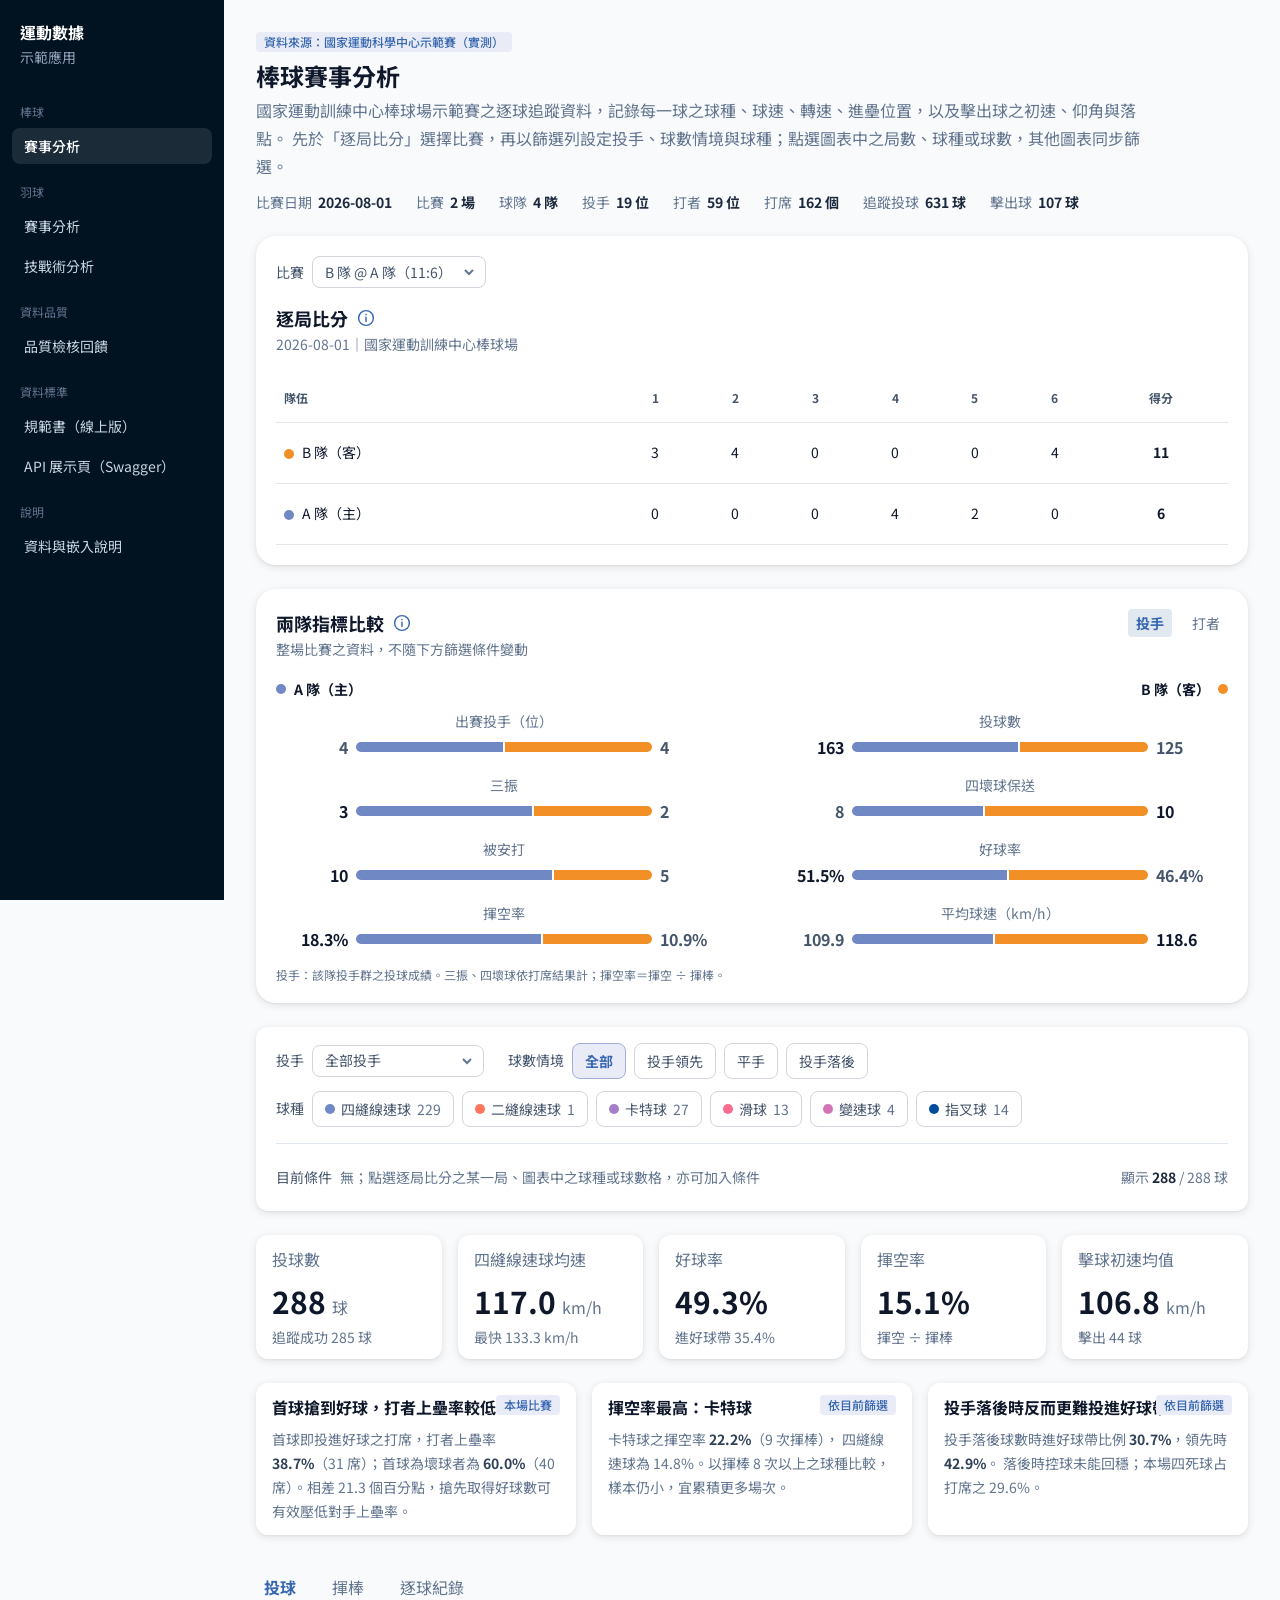
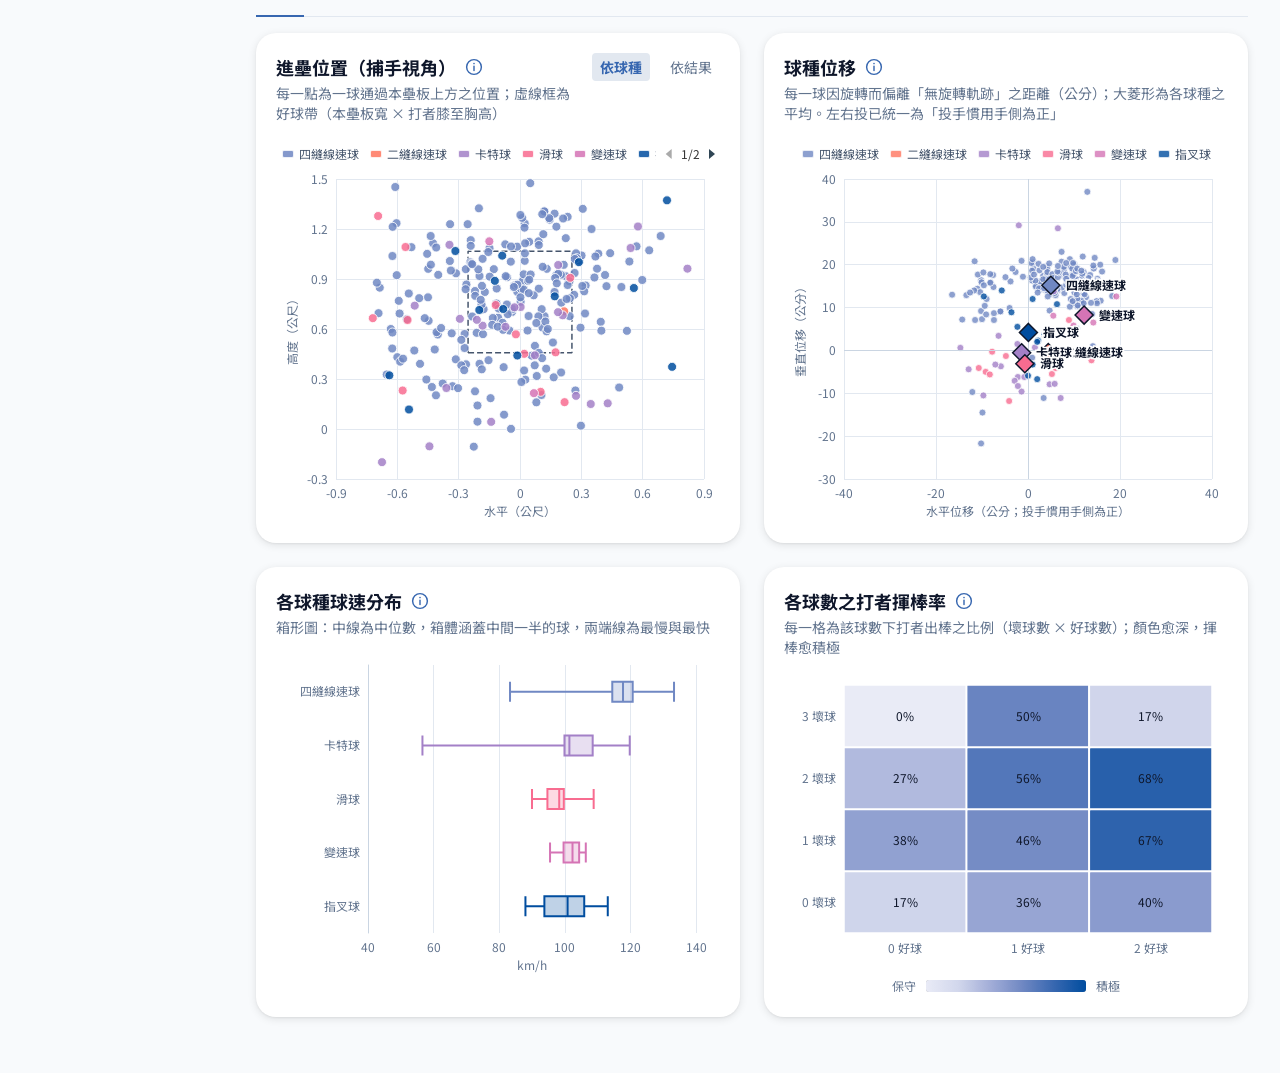
==== commit 898b12f6: "示範網站整合版：新增資料品質檢核回饋頁；API 展示頁增加資料交換規格；入口頁同步 Co-Authored-By: Claude Opus 5.5 <noreply@anthropic.com> Cl" ====
--- a/apps/index.html
+++ b/apps/index.html
@@ -4,16 +4,16 @@
 <link rel="preconnect" href="https://fonts.googleapis.com">
 <link rel="stylesheet" href="https://fonts.googleapis.com/css2?family=Noto+Sans+TC:wght@400;500;700&display=swap">
 <link rel="stylesheet" href="./assets/entry.NpsyPr_j.css" crossorigin>
-<link rel="modulepreload" as="script" crossorigin href="./assets/Dj1ZV-XG.js">
-<script type="module" src="./assets/Dj1ZV-XG.js" crossorigin></script>
-<link rel="prefetch" as="script" crossorigin href="./assets/D9FmPz81.js">
-<link rel="prefetch" as="script" crossorigin href="./assets/B09pT3HN.js">
-<link rel="prefetch" as="script" crossorigin href="./assets/VXohiq96.js">
+<link rel="modulepreload" as="script" crossorigin href="./assets/CC750oxt.js">
+<script type="module" src="./assets/CC750oxt.js" crossorigin></script>
+<link rel="prefetch" as="script" crossorigin href="./assets/BG5MCBu6.js">
+<link rel="prefetch" as="script" crossorigin href="./assets/BYDwD29Q.js">
+<link rel="prefetch" as="script" crossorigin href="./assets/DhWNoTdb.js">
 <link rel="prefetch" as="script" crossorigin href="./assets/DlAUqK2U.js">
 <link rel="prefetch" as="style" crossorigin href="./assets/error-404.DL_4WIao.css">
-<link rel="prefetch" as="script" crossorigin href="./assets/7E7iyZl7.js">
-<link rel="prefetch" as="script" crossorigin href="./assets/C7Odt1Zu.js">
+<link rel="prefetch" as="script" crossorigin href="./assets/BVJxOWQB.js">
+<link rel="prefetch" as="script" crossorigin href="./assets/CsvMxvBa.js">
 <link rel="prefetch" as="style" crossorigin href="./assets/error-500.I1Dtv2V5.css">
-<link rel="prefetch" as="script" crossorigin href="./assets/VxhveLka.js">
-<script id="unhead:payload" type="application/json">{"title":"運動數據示範應用"}</script></head><body><div id="__nuxt"></div><div id="teleports"></div><script>window.__NUXT__={};window.__NUXT__.config={public:{dataBase:"data"},app:{baseURL:"/",buildId:"31dcd00f-e90d-4c75-b953-e09677b513c2",buildAssetsDir:"/assets/",cdnURL:"./"}}</script>
-<script type="application/json" data-nuxt-data="nuxt-app" data-ssr="false" id="__NUXT_DATA__">[{"prerenderedAt":1,"serverRendered":2},1792591130476,false]</script></body></html>+<link rel="prefetch" as="script" crossorigin href="./assets/DZNtgYdx.js">
+<script id="unhead:payload" type="application/json">{"title":"運動數據示範應用"}</script></head><body><div id="__nuxt"></div><div id="teleports"></div><script>window.__NUXT__={};window.__NUXT__.config={public:{dataBase:"data"},app:{baseURL:"/",buildId:"42138e09-f83c-4795-bec7-0f064be4de64",buildAssetsDir:"/assets/",cdnURL:"./"}}</script>
+<script type="application/json" data-nuxt-data="nuxt-app" data-ssr="false" id="__NUXT_DATA__">[{"prerenderedAt":1,"serverRendered":2},1793092669281,false]</script></body></html>
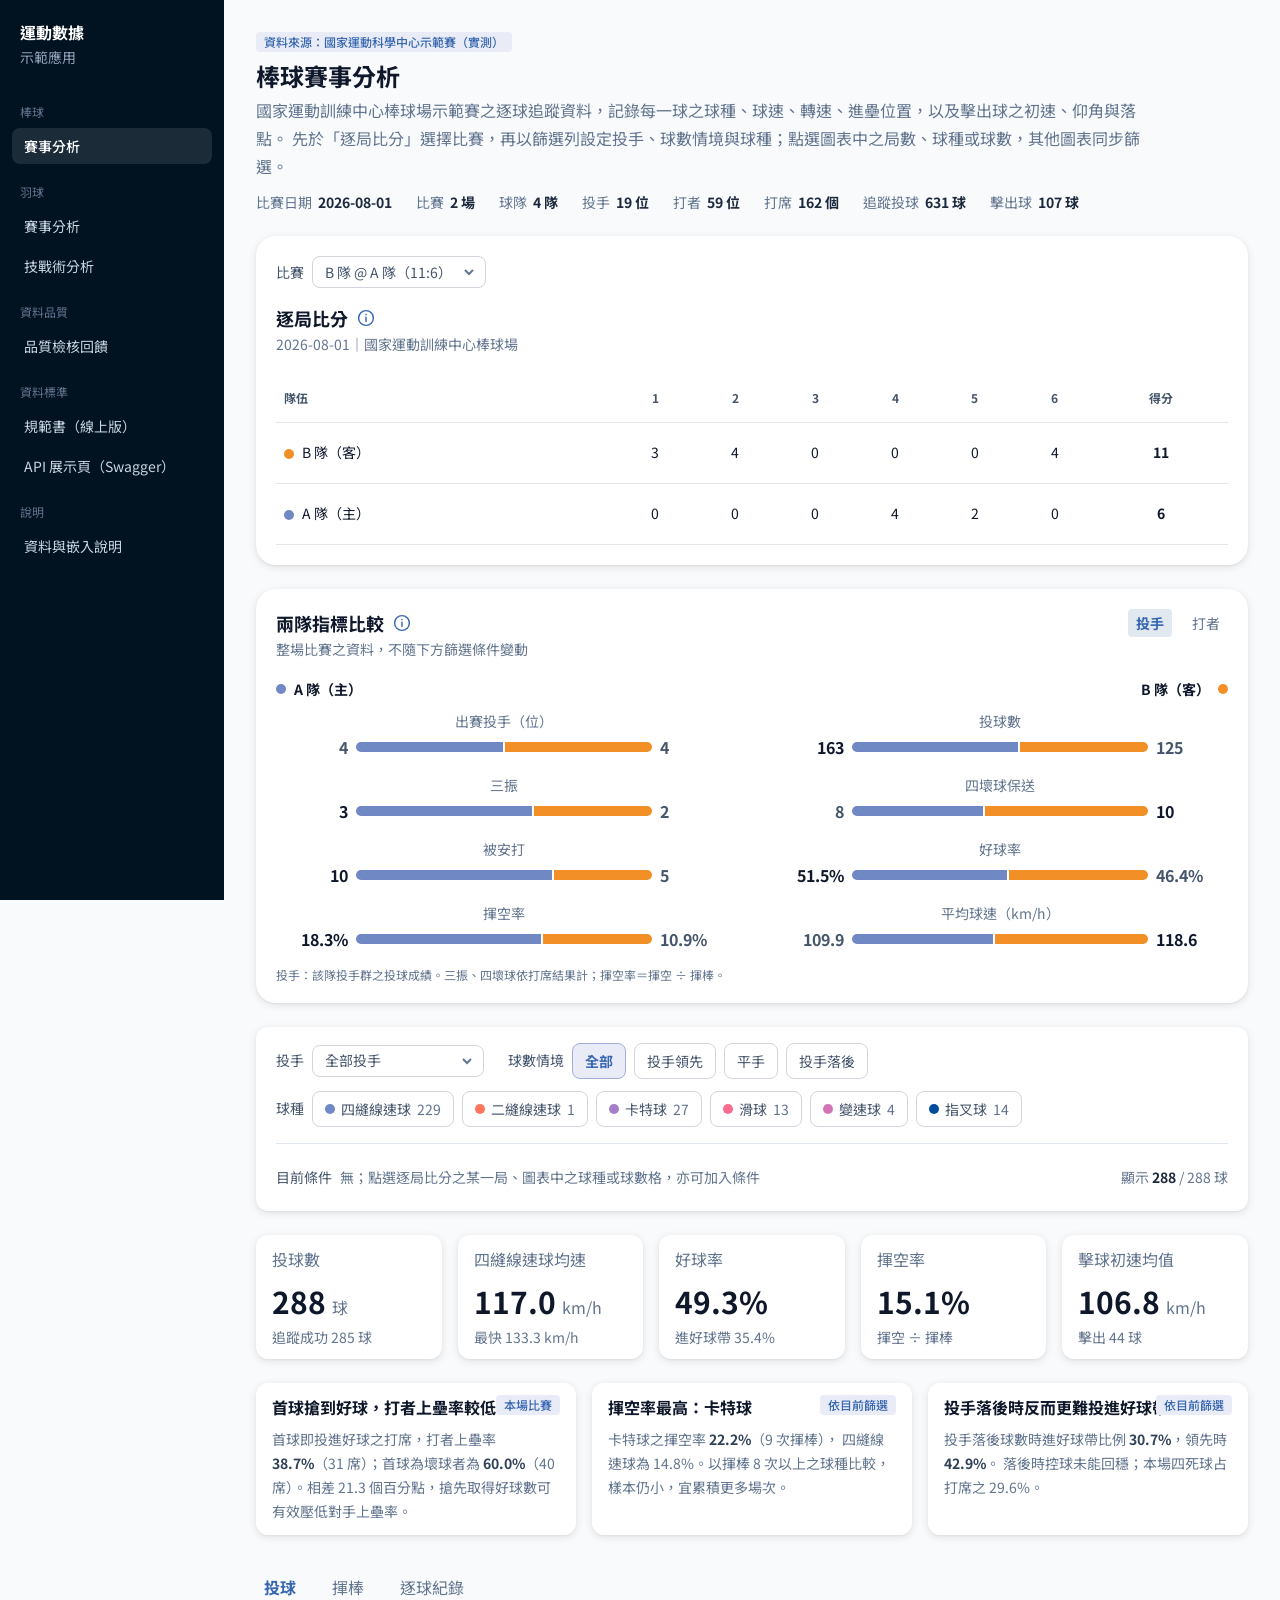
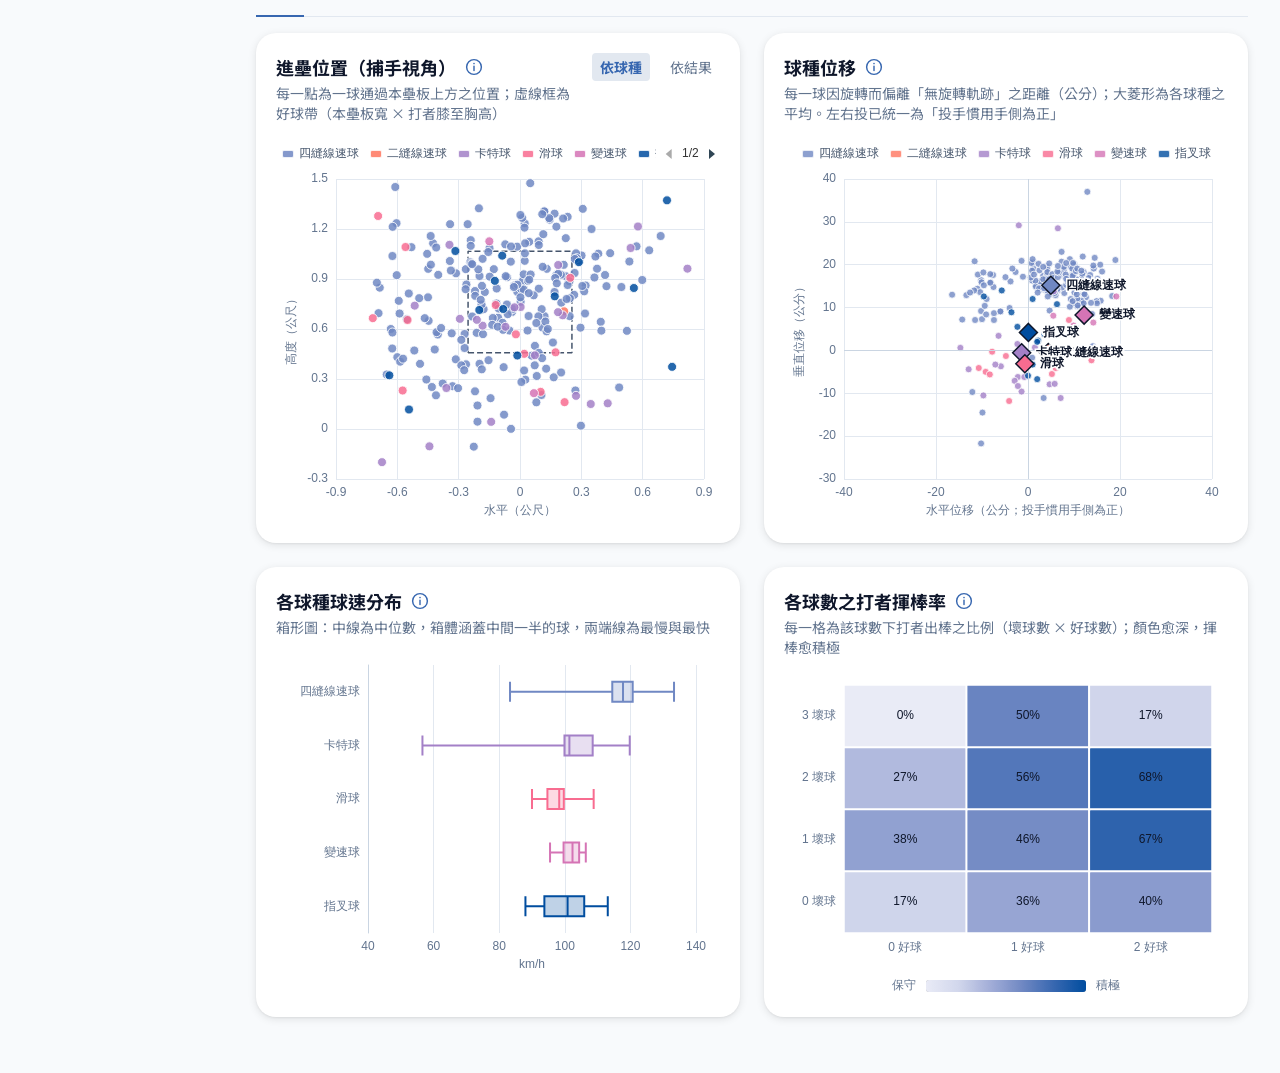
==== commit d3f2252e: "帳號與權限改由臺灣運動數據平台管理：移除金鑰，品質頁改顯示登入身分；開放資料 API 免登入 Co-Authored-By: Claude Opus 5.5 <noreply@anthropic.co" ====
--- a/apps/index.html
+++ b/apps/index.html
@@ -3,17 +3,17 @@
 <title>運動數據示範應用</title>
 <link rel="preconnect" href="https://fonts.googleapis.com">
 <link rel="stylesheet" href="https://fonts.googleapis.com/css2?family=Noto+Sans+TC:wght@400;500;700&display=swap">
-<link rel="stylesheet" href="./assets/entry.NpsyPr_j.css" crossorigin>
-<link rel="modulepreload" as="script" crossorigin href="./assets/CC750oxt.js">
-<script type="module" src="./assets/CC750oxt.js" crossorigin></script>
-<link rel="prefetch" as="script" crossorigin href="./assets/BG5MCBu6.js">
-<link rel="prefetch" as="script" crossorigin href="./assets/BYDwD29Q.js">
-<link rel="prefetch" as="script" crossorigin href="./assets/DhWNoTdb.js">
+<link rel="stylesheet" href="./assets/entry.0-yKn_nq.css" crossorigin>
+<link rel="modulepreload" as="script" crossorigin href="./assets/CpS2ANFB.js">
+<script type="module" src="./assets/CpS2ANFB.js" crossorigin></script>
+<link rel="prefetch" as="script" crossorigin href="./assets/CNeXZapM.js">
+<link rel="prefetch" as="script" crossorigin href="./assets/DyV7DLQb.js">
+<link rel="prefetch" as="script" crossorigin href="./assets/CwdD1D-e.js">
 <link rel="prefetch" as="script" crossorigin href="./assets/DlAUqK2U.js">
 <link rel="prefetch" as="style" crossorigin href="./assets/error-404.DL_4WIao.css">
-<link rel="prefetch" as="script" crossorigin href="./assets/BVJxOWQB.js">
-<link rel="prefetch" as="script" crossorigin href="./assets/CsvMxvBa.js">
+<link rel="prefetch" as="script" crossorigin href="./assets/TZNGVIUY.js">
+<link rel="prefetch" as="script" crossorigin href="./assets/B1QBVtfF.js">
 <link rel="prefetch" as="style" crossorigin href="./assets/error-500.I1Dtv2V5.css">
-<link rel="prefetch" as="script" crossorigin href="./assets/DZNtgYdx.js">
-<script id="unhead:payload" type="application/json">{"title":"運動數據示範應用"}</script></head><body><div id="__nuxt"></div><div id="teleports"></div><script>window.__NUXT__={};window.__NUXT__.config={public:{dataBase:"data"},app:{baseURL:"/",buildId:"42138e09-f83c-4795-bec7-0f064be4de64",buildAssetsDir:"/assets/",cdnURL:"./"}}</script>
-<script type="application/json" data-nuxt-data="nuxt-app" data-ssr="false" id="__NUXT_DATA__">[{"prerenderedAt":1,"serverRendered":2},1793092669281,false]</script></body></html>+<link rel="prefetch" as="script" crossorigin href="./assets/Bxq-R-tT.js">
+<script id="unhead:payload" type="application/json">{"title":"運動數據示範應用"}</script></head><body><div id="__nuxt"></div><div id="teleports"></div><script>window.__NUXT__={};window.__NUXT__.config={public:{dataBase:"data"},app:{baseURL:"/",buildId:"b7ecaee8-440b-4f27-9c27-3b7ef21843b2",buildAssetsDir:"/assets/",cdnURL:"./"}}</script>
+<script type="application/json" data-nuxt-data="nuxt-app" data-ssr="false" id="__NUXT_DATA__">[{"prerenderedAt":1,"serverRendered":2},1793180854976,false]</script></body></html>
--- a/apps/assets/entry.0-yKn_nq.css
+++ b/apps/assets/entry.0-yKn_nq.css
@@ -0,0 +1 @@
+*,::backdrop,:after,:before{--tw-border-spacing-x:0;--tw-border-spacing-y:0;--tw-translate-x:0;--tw-translate-y:0;--tw-rotate:0;--tw-skew-x:0;--tw-skew-y:0;--tw-scale-x:1;--tw-scale-y:1;--tw-pan-x: ;--tw-pan-y: ;--tw-pinch-zoom: ;--tw-scroll-snap-strictness:proximity;--tw-gradient-from-position: ;--tw-gradient-via-position: ;--tw-gradient-to-position: ;--tw-ordinal: ;--tw-slashed-zero: ;--tw-numeric-figure: ;--tw-numeric-spacing: ;--tw-numeric-fraction: ;--tw-ring-inset: ;--tw-ring-offset-width:0px;--tw-ring-offset-color:#fff;--tw-ring-color:#3b82f680;--tw-ring-offset-shadow:0 0 #0000;--tw-ring-shadow:0 0 #0000;--tw-shadow:0 0 #0000;--tw-shadow-colored:0 0 #0000;--tw-blur: ;--tw-brightness: ;--tw-contrast: ;--tw-grayscale: ;--tw-hue-rotate: ;--tw-invert: ;--tw-saturate: ;--tw-sepia: ;--tw-drop-shadow: ;--tw-backdrop-blur: ;--tw-backdrop-brightness: ;--tw-backdrop-contrast: ;--tw-backdrop-grayscale: ;--tw-backdrop-hue-rotate: ;--tw-backdrop-invert: ;--tw-backdrop-opacity: ;--tw-backdrop-saturate: ;--tw-backdrop-sepia: ;--tw-contain-size: ;--tw-contain-layout: ;--tw-contain-paint: ;--tw-contain-style: }:host,html{line-height:1.5;-webkit-text-size-adjust:100%;font-family:Noto Sans TC,ui-sans-serif,system-ui,sans-serif;font-feature-settings:normal;font-variation-settings:normal;tab-size:4;-webkit-tap-highlight-color:transparent}sub,sup{font-size:75%;line-height:0;position:relative;vertical-align:initial}button,input:where([type=button]),input:where([type=reset]),input:where([type=submit]){-webkit-appearance:button;background-color:initial;background-image:none}progress{vertical-align:initial}.gap-x-10{column-gap:2.5rem}.gap-x-3{column-gap:.75rem}.gap-x-4{column-gap:1rem}.gap-x-5{column-gap:1.25rem}.gap-x-6{column-gap:1.5rem}.border-transparent{border-color:#0000}.shadow{--tw-shadow:0 1px 3px 0 #0000001a,0 1px 2px -1px #0000001a;--tw-shadow-colored:0 1px 3px 0 var(--tw-shadow-color),0 1px 2px -1px var(--tw-shadow-color)}*,:after,:before{--tw-border-spacing-x:0;--tw-border-spacing-y:0;--tw-translate-x:0;--tw-translate-y:0;--tw-rotate:0;--tw-skew-x:0;--tw-skew-y:0;--tw-scale-x:1;--tw-scale-y:1;--tw-pan-x: ;--tw-pan-y: ;--tw-pinch-zoom: ;--tw-scroll-snap-strictness:proximity;--tw-gradient-from-position: ;--tw-gradient-via-position: ;--tw-gradient-to-position: ;--tw-ordinal: ;--tw-slashed-zero: ;--tw-numeric-figure: ;--tw-numeric-spacing: ;--tw-numeric-fraction: ;--tw-ring-inset: ;--tw-ring-offset-width:0px;--tw-ring-offset-color:#fff;--tw-ring-color:rgba(59,130,246,.5);--tw-ring-offset-shadow:0 0 #0000;--tw-ring-shadow:0 0 #0000;--tw-shadow:0 0 #0000;--tw-shadow-colored:0 0 #0000;--tw-blur: ;--tw-brightness: ;--tw-contrast: ;--tw-grayscale: ;--tw-hue-rotate: ;--tw-invert: ;--tw-saturate: ;--tw-sepia: ;--tw-drop-shadow: ;--tw-backdrop-blur: ;--tw-backdrop-brightness: ;--tw-backdrop-contrast: ;--tw-backdrop-grayscale: ;--tw-backdrop-hue-rotate: ;--tw-backdrop-invert: ;--tw-backdrop-opacity: ;--tw-backdrop-saturate: ;--tw-backdrop-sepia: ;--tw-contain-size: ;--tw-contain-layout: ;--tw-contain-paint: ;--tw-contain-style: }::backdrop{--tw-border-spacing-x:0;--tw-border-spacing-y:0;--tw-translate-x:0;--tw-translate-y:0;--tw-rotate:0;--tw-skew-x:0;--tw-skew-y:0;--tw-scale-x:1;--tw-scale-y:1;--tw-pan-x: ;--tw-pan-y: ;--tw-pinch-zoom: ;--tw-scroll-snap-strictness:proximity;--tw-gradient-from-position: ;--tw-gradient-via-position: ;--tw-gradient-to-position: ;--tw-ordinal: ;--tw-slashed-zero: ;--tw-numeric-figure: ;--tw-numeric-spacing: ;--tw-numeric-fraction: ;--tw-ring-inset: ;--tw-ring-offset-width:0px;--tw-ring-offset-color:#fff;--tw-ring-color:rgba(59,130,246,.5);--tw-ring-offset-shadow:0 0 #0000;--tw-ring-shadow:0 0 #0000;--tw-shadow:0 0 #0000;--tw-shadow-colored:0 0 #0000;--tw-blur: ;--tw-brightness: ;--tw-contrast: ;--tw-grayscale: ;--tw-hue-rotate: ;--tw-invert: ;--tw-saturate: ;--tw-sepia: ;--tw-drop-shadow: ;--tw-backdrop-blur: ;--tw-backdrop-brightness: ;--tw-backdrop-contrast: ;--tw-backdrop-grayscale: ;--tw-backdrop-hue-rotate: ;--tw-backdrop-invert: ;--tw-backdrop-opacity: ;--tw-backdrop-saturate: ;--tw-backdrop-sepia: ;--tw-contain-size: ;--tw-contain-layout: ;--tw-contain-paint: ;--tw-contain-style: }*,:after,:before{border:0 solid #e5e7eb;box-sizing:border-box}:after,:before{--tw-content:""}:host,html{line-height:1.5;-webkit-text-size-adjust:100%;font-family:Noto Sans TC,ui-sans-serif,system-ui,sans-serif;font-feature-settings:normal;font-variation-settings:normal;-moz-tab-size:4;-o-tab-size:4;tab-size:4;-webkit-tap-highlight-color:transparent}body{line-height:inherit;margin:0}hr{border-top-width:1px;color:inherit;height:0}abbr:where([title]){-webkit-text-decoration:underline dotted;text-decoration:underline dotted}h1,h2,h3,h4,h5,h6{font-size:inherit;font-weight:inherit}a{color:inherit;text-decoration:inherit}b,strong{font-weight:bolder}code,kbd,pre,samp{font-family:ui-monospace,SFMono-Regular,Menlo,Monaco,Consolas,Liberation Mono,Courier New,monospace;font-feature-settings:normal;font-size:1em;font-variation-settings:normal}small{font-size:80%}sub,sup{font-size:75%;line-height:0;position:relative;vertical-align:baseline}sub{bottom:-.25em}sup{top:-.5em}table{border-collapse:collapse;border-color:inherit;text-indent:0}button,input,optgroup,select,textarea{color:inherit;font-family:inherit;font-feature-settings:inherit;font-size:100%;font-variation-settings:inherit;font-weight:inherit;letter-spacing:inherit;line-height:inherit;margin:0;padding:0}button,select{text-transform:none}button,input:where([type=button]),input:where([type=reset]),input:where([type=submit]){-webkit-appearance:button;background-color:transparent;background-image:none}:-moz-focusring{outline:auto}:-moz-ui-invalid{box-shadow:none}progress{vertical-align:baseline}::-webkit-inner-spin-button,::-webkit-outer-spin-button{height:auto}[type=search]{-webkit-appearance:textfield;outline-offset:-2px}::-webkit-search-decoration{-webkit-appearance:none}::-webkit-file-upload-button{-webkit-appearance:button;font:inherit}summary{display:list-item}blockquote,dd,dl,figure,h1,h2,h3,h4,h5,h6,hr,p,pre{margin:0}fieldset{margin:0}fieldset,legend{padding:0}menu,ol,ul{list-style:none;margin:0;padding:0}dialog{padding:0}textarea{resize:vertical}input::-moz-placeholder,textarea::-moz-placeholder{color:#99a1af;opacity:1}input::placeholder,textarea::placeholder{color:#99a1af;opacity:1}[role=button],button{cursor:pointer}:disabled{cursor:default}audio,canvas,embed,iframe,img,object,svg,video{display:block;vertical-align:middle}img,video{height:auto;max-width:100%}[hidden]:where(:not([hidden=until-found])){display:none}.visible{visibility:visible}.collapse{visibility:collapse}.fixed{position:fixed}.absolute{position:absolute}.relative{position:relative}.sticky{position:sticky}.inset-0{inset:0}.left-0{left:0}.right-4{right:1rem}.top-0{top:0}.top-3{top:.75rem}.top-4{top:1rem}.top-full{top:100%}.z-10{z-index:10}.z-30{z-index:30}.mx-auto{margin-left:auto;margin-right:auto}.my-2{margin-bottom:.5rem;margin-top:.5rem}.-mt-1{margin-top:-.25rem}.mb-0\.5{margin-bottom:.125rem}.mb-1{margin-bottom:.25rem}.mb-10{margin-bottom:2.5rem}.mb-2{margin-bottom:.5rem}.mb-3{margin-bottom:.75rem}.mb-4{margin-bottom:1rem}.mb-5{margin-bottom:1.25rem}.mb-6{margin-bottom:1.5rem}.ml-1{margin-left:.25rem}.ml-auto{margin-left:auto}.mr-1{margin-right:.25rem}.mr-2{margin-right:.5rem}.mt-0\.5{margin-top:.125rem}.mt-1{margin-top:.25rem}.mt-2{margin-top:.5rem}.mt-3{margin-top:.75rem}.mt-4{margin-top:1rem}.block{display:block}.inline-block{display:inline-block}.flex{display:flex}.inline-flex{display:inline-flex}.table{display:table}.grid{display:grid}.hidden{display:none}.h-10{height:2.5rem}.h-2\.5{height:.625rem}.h-5{height:1.25rem}.h-6{height:1.5rem}.h-8{height:2rem}.h-9{height:2.25rem}.h-\[22px\]{height:22px}.h-\[26px\]{height:26px}.h-auto{height:auto}.h-full{height:100%}.h-screen{height:100vh}.max-h-\[640px\]{max-height:640px}.max-h-\[760px\]{max-height:760px}.max-h-\[calc\(100vh-2rem\)\]{max-height:calc(100vh - 2rem)}.min-h-\[32px\]{min-height:32px}.min-h-\[52px\]{min-height:52px}.min-h-screen{min-height:100vh}.w-12{width:3rem}.w-2{width:.5rem}.w-2\.5{width:.625rem}.w-4{width:1rem}.w-44{width:11rem}.w-5{width:1.25rem}.w-56{width:14rem}.w-6{width:1.5rem}.w-\[min\(30rem\,calc\(100vw-3rem\)\)\]{width:min(30rem,calc(100vw - 3rem))}.w-full{width:100%}.min-w-0{min-width:0}.min-w-\[12rem\]{min-width:12rem}.min-w-\[14rem\]{min-width:14rem}.min-w-\[16rem\]{min-width:16rem}.min-w-\[3\.2rem\]{min-width:3.2rem}.max-w-4xl{max-width:56rem}.max-w-\[1280px\]{max-width:1280px}.max-w-full{max-width:100%}.max-w-md{max-width:28rem}.flex-1{flex:1 1 0%}.shrink-0{flex-shrink:0}.border-collapse{border-collapse:collapse}.origin-top-left{transform-origin:top left}.transform{transform:translate(var(--tw-translate-x),var(--tw-translate-y)) rotate(var(--tw-rotate)) skew(var(--tw-skew-x)) skewY(var(--tw-skew-y)) scaleX(var(--tw-scale-x)) scaleY(var(--tw-scale-y))}@keyframes pulse{50%{opacity:.5}}.animate-pulse{animation:pulse 2s cubic-bezier(.4,0,.6,1) infinite}.cursor-pointer{cursor:pointer}.scroll-mt-4{scroll-margin-top:1rem}.list-disc{list-style-type:disc}.grid-cols-1{grid-template-columns:repeat(1,minmax(0,1fr))}.grid-cols-2{grid-template-columns:repeat(2,minmax(0,1fr))}.grid-cols-3{grid-template-columns:repeat(3,minmax(0,1fr))}.grid-cols-\[4\.5rem_1fr_4\.5rem\]{grid-template-columns:4.5rem 1fr 4.5rem}.grid-cols-\[minmax\(0\,1fr\)_4rem_minmax\(0\,1fr\)\]{grid-template-columns:minmax(0,1fr) 4rem minmax(0,1fr)}.flex-col{flex-direction:column}.flex-wrap{flex-wrap:wrap}.items-start{align-items:flex-start}.items-end{align-items:flex-end}.items-center{align-items:center}.items-baseline{align-items:baseline}.justify-end{justify-content:flex-end}.justify-center{justify-content:center}.justify-between{justify-content:space-between}.gap-0\.5{gap:.125rem}.gap-1{gap:.25rem}.gap-1\.5{gap:.375rem}.gap-2{gap:.5rem}.gap-2\.5{gap:.625rem}.gap-3{gap:.75rem}.gap-4{gap:1rem}.gap-5{gap:1.25rem}.gap-6{gap:1.5rem}.gap-x-10{-moz-column-gap:2.5rem;column-gap:2.5rem}.gap-x-3{-moz-column-gap:.75rem;column-gap:.75rem}.gap-x-4{-moz-column-gap:1rem;column-gap:1rem}.gap-x-5{-moz-column-gap:1.25rem;column-gap:1.25rem}.gap-x-6{-moz-column-gap:1.5rem;column-gap:1.5rem}.gap-y-1{row-gap:.25rem}.gap-y-2{row-gap:.5rem}.gap-y-3{row-gap:.75rem}.gap-y-4{row-gap:1rem}.space-y-3>:not([hidden])~:not([hidden]){--tw-space-y-reverse:0;margin-bottom:calc(.75rem*var(--tw-space-y-reverse));margin-top:calc(.75rem*(1 - var(--tw-space-y-reverse)))}.divide-y>:not([hidden])~:not([hidden]){--tw-divide-y-reverse:0;border-bottom-width:calc(1px*var(--tw-divide-y-reverse));border-top-width:calc(1px*(1 - var(--tw-divide-y-reverse)))}.divide-slate-100>:not([hidden])~:not([hidden]){--tw-divide-opacity:1;border-color:rgb(241 245 249/var(--tw-divide-opacity,1))}.overflow-auto{overflow:auto}.overflow-hidden{overflow:hidden}.overflow-x-auto{overflow-x:auto}.overflow-y-auto{overflow-y:auto}.overflow-y-hidden{overflow-y:hidden}.truncate{overflow:hidden;text-overflow:ellipsis}.truncate,.whitespace-nowrap{white-space:nowrap}.break-all{word-break:break-all}.rounded{border-radius:.25rem}.rounded-card{border-radius:12px}.rounded-chart{border-radius:20px}.rounded-full{border-radius:9999px}.rounded-lg{border-radius:.5rem}.rounded-l-full{border-bottom-left-radius:9999px;border-top-left-radius:9999px}.rounded-r-full{border-bottom-right-radius:9999px;border-top-right-radius:9999px}.rounded-r-lg{border-bottom-right-radius:.5rem;border-top-right-radius:.5rem}.border{border-width:1px}.border-b{border-bottom-width:1px}.border-b-2{border-bottom-width:2px}.border-l-4{border-left-width:4px}.border-t{border-top-width:1px}.border-brand-300{--tw-border-opacity:1;border-color:rgb(163 174 216/var(--tw-border-opacity,1))}.border-brand-600{--tw-border-opacity:1;border-color:rgb(55 103 176/var(--tw-border-opacity,1))}.border-gray-200{--tw-border-opacity:1;border-color:rgb(229 231 235/var(--tw-border-opacity,1))}.border-gray-300{--tw-border-opacity:1;border-color:rgb(209 213 219/var(--tw-border-opacity,1))}.border-slate-100{--tw-border-opacity:1;border-color:rgb(241 245 249/var(--tw-border-opacity,1))}.border-slate-200{--tw-border-opacity:1;border-color:rgb(226 232 240/var(--tw-border-opacity,1))}.border-slate-300{--tw-border-opacity:1;border-color:rgb(202 213 226/var(--tw-border-opacity,1))}.border-transparent{border-color:transparent}.bg-accent-100{--tw-bg-opacity:1;background-color:rgb(253 230 207/var(--tw-bg-opacity,1))}.bg-accent-50{--tw-bg-opacity:1;background-color:rgb(254 243 232/var(--tw-bg-opacity,1))}.bg-bad-50{--tw-bg-opacity:1;background-color:rgb(254 242 242/var(--tw-bg-opacity,1))}.bg-bad-500{--tw-bg-opacity:1;background-color:rgb(251 44 54/var(--tw-bg-opacity,1))}.bg-brand-100{--tw-bg-opacity:1;background-color:rgb(210 215 236/var(--tw-bg-opacity,1))}.bg-brand-50{--tw-bg-opacity:1;background-color:rgb(233 235 246/var(--tw-bg-opacity,1))}.bg-brand-50\/60{background-color:#e9ebf699}.bg-brand-600{--tw-bg-opacity:1;background-color:rgb(55 103 176/var(--tw-bg-opacity,1))}.bg-ink{--tw-bg-opacity:1;background-color:rgb(1 19 33/var(--tw-bg-opacity,1))}.bg-slate-100{--tw-bg-opacity:1;background-color:rgb(241 245 249/var(--tw-bg-opacity,1))}.bg-slate-200{--tw-bg-opacity:1;background-color:rgb(226 232 240/var(--tw-bg-opacity,1))}.bg-slate-50{--tw-bg-opacity:1;background-color:rgb(248 250 252/var(--tw-bg-opacity,1))}.bg-slate-900{--tw-bg-opacity:1;background-color:rgb(15 23 43/var(--tw-bg-opacity,1))}.bg-sun-100{--tw-bg-opacity:1;background-color:rgb(255 246 215/var(--tw-bg-opacity,1))}.bg-sun-50{--tw-bg-opacity:1;background-color:rgb(255 251 236/var(--tw-bg-opacity,1))}.bg-white{--tw-bg-opacity:1;background-color:rgb(255 255 255/var(--tw-bg-opacity,1))}.bg-white\/10{background-color:#ffffff1a}.\!bg-none{background-image:none!important}.p-0{padding:0}.p-4{padding:1rem}.p-5{padding:1.25rem}.px-1{padding-left:.25rem;padding-right:.25rem}.px-1\.5{padding-left:.375rem;padding-right:.375rem}.px-2{padding-left:.5rem;padding-right:.5rem}.px-2\.5{padding-left:.625rem;padding-right:.625rem}.px-3{padding-left:.75rem;padding-right:.75rem}.px-4{padding-left:1rem;padding-right:1rem}.px-5{padding-left:1.25rem;padding-right:1.25rem}.px-6{padding-left:1.5rem;padding-right:1.5rem}.py-0\.5{padding-bottom:.125rem;padding-top:.125rem}.py-1{padding-bottom:.25rem;padding-top:.25rem}.py-1\.5{padding-bottom:.375rem;padding-top:.375rem}.py-2{padding-bottom:.5rem;padding-top:.5rem}.py-2\.5{padding-bottom:.625rem;padding-top:.625rem}.py-3{padding-bottom:.75rem;padding-top:.75rem}.py-4{padding-bottom:1rem;padding-top:1rem}.py-5{padding-bottom:1.25rem;padding-top:1.25rem}.py-6{padding-bottom:1.5rem;padding-top:1.5rem}.py-8{padding-bottom:2rem;padding-top:2rem}.\!pr-3{padding-right:.75rem!important}.pb-1{padding-bottom:.25rem}.pb-2{padding-bottom:.5rem}.pl-3{padding-left:.75rem}.pl-5{padding-left:1.25rem}.pl-6{padding-left:1.5rem}.pr-16{padding-right:4rem}.pr-2{padding-right:.5rem}.pr-3{padding-right:.75rem}.pt-3{padding-top:.75rem}.pt-4{padding-top:1rem}.text-left{text-align:left}.text-center{text-align:center}.text-right{text-align:right}.align-middle{vertical-align:middle}.font-mono{font-family:ui-monospace,SFMono-Regular,Menlo,Monaco,Consolas,Liberation Mono,Courier New,monospace}.text-2xl{font-size:1.5rem;line-height:2rem}.text-\[0\.92em\]{font-size:.92em}.text-\[10px\]{font-size:10px}.text-\[11px\]{font-size:11px}.text-\[13px\]{font-size:13px}.text-\[14px\]{font-size:14px}.text-\[15px\]{font-size:15px}.text-\[30px\]{font-size:30px}.text-base{font-size:1rem;line-height:1.5rem}.text-lg{font-size:1.125rem;line-height:1.75rem}.text-sm{font-size:.875rem;line-height:1.25rem}.text-xl{font-size:1.25rem;line-height:1.75rem}.text-xs{font-size:.75rem;line-height:1rem}.font-bold{font-weight:700}.font-medium{font-weight:500}.font-normal{font-weight:400}.leading-5{line-height:1.25rem}.leading-6{line-height:1.5rem}.leading-7{line-height:1.75rem}.leading-8{line-height:2rem}.leading-9{line-height:2.25rem}.leading-none{line-height:1}.text-\[\#7A5C1E\]{--tw-text-opacity:1;color:rgb(122 92 30/var(--tw-text-opacity,1))}.text-accent-800{--tw-text-opacity:1;color:rgb(192 82 4/var(--tw-text-opacity,1))}.text-accent-900{--tw-text-opacity:1;color:rgb(141 60 2/var(--tw-text-opacity,1))}.text-bad-700{--tw-text-opacity:1;color:rgb(193 0 7/var(--tw-text-opacity,1))}.text-brand-400{--tw-text-opacity:1;color:rgb(138 153 208/var(--tw-text-opacity,1))}.text-brand-600{--tw-text-opacity:1;color:rgb(55 103 176/var(--tw-text-opacity,1))}.text-brand-700{--tw-text-opacity:1;color:rgb(0 77 159/var(--tw-text-opacity,1))}.text-brand-900{--tw-text-opacity:1;color:rgb(0 49 102/var(--tw-text-opacity,1))}.text-slate-100{--tw-text-opacity:1;color:rgb(241 245 249/var(--tw-text-opacity,1))}.text-slate-300{--tw-text-opacity:1;color:rgb(202 213 226/var(--tw-text-opacity,1))}.text-slate-400{--tw-text-opacity:1;color:rgb(144 161 185/var(--tw-text-opacity,1))}.text-slate-500{--tw-text-opacity:1;color:rgb(98 116 142/var(--tw-text-opacity,1))}.text-slate-600{--tw-text-opacity:1;color:rgb(69 85 108/var(--tw-text-opacity,1))}.text-slate-700{--tw-text-opacity:1;color:rgb(49 65 88/var(--tw-text-opacity,1))}.text-slate-800{--tw-text-opacity:1;color:rgb(29 41 61/var(--tw-text-opacity,1))}.text-slate-900{--tw-text-opacity:1;color:rgb(15 23 43/var(--tw-text-opacity,1))}.text-white{--tw-text-opacity:1;color:rgb(255 255 255/var(--tw-text-opacity,1))}.underline{text-decoration-line:underline}.underline-offset-2{text-underline-offset:2px}.opacity-40{opacity:.4}.shadow{--tw-shadow:0 1px 3px 0 rgba(0,0,0,.1),0 1px 2px -1px rgba(0,0,0,.1);--tw-shadow-colored:0 1px 3px 0 var(--tw-shadow-color),0 1px 2px -1px var(--tw-shadow-color)}.shadow,.shadow-card{box-shadow:var(--tw-ring-offset-shadow,0 0 #0000),var(--tw-ring-shadow,0 0 #0000),var(--tw-shadow)}.shadow-card{--tw-shadow:0 1px 2px #0000000d,0 2px 8px #0000001a;--tw-shadow-colored:0 1px 2px var(--tw-shadow-color),0 2px 8px var(--tw-shadow-color)}.ring{--tw-ring-offset-shadow:var(--tw-ring-inset) 0 0 0 var(--tw-ring-offset-width) var(--tw-ring-offset-color);--tw-ring-shadow:var(--tw-ring-inset) 0 0 0 calc(3px + var(--tw-ring-offset-width)) var(--tw-ring-color)}.ring,.ring-1{box-shadow:var(--tw-ring-offset-shadow),var(--tw-ring-shadow),var(--tw-shadow,0 0 #0000)}.ring-1{--tw-ring-offset-shadow:var(--tw-ring-inset) 0 0 0 var(--tw-ring-offset-width) var(--tw-ring-offset-color);--tw-ring-shadow:var(--tw-ring-inset) 0 0 0 calc(1px + var(--tw-ring-offset-width)) var(--tw-ring-color)}.ring-2{--tw-ring-offset-shadow:var(--tw-ring-inset) 0 0 0 var(--tw-ring-offset-width) var(--tw-ring-offset-color);--tw-ring-shadow:var(--tw-ring-inset) 0 0 0 calc(2px + var(--tw-ring-offset-width)) var(--tw-ring-color);box-shadow:var(--tw-ring-offset-shadow),var(--tw-ring-shadow),var(--tw-shadow,0 0 #0000)}.ring-inset{--tw-ring-inset:inset}.ring-accent-500{--tw-ring-opacity:1;--tw-ring-color:rgb(242 144 39/var(--tw-ring-opacity,1))}.ring-brand-300{--tw-ring-opacity:1;--tw-ring-color:rgb(163 174 216/var(--tw-ring-opacity,1))}.ring-brand-600{--tw-ring-opacity:1;--tw-ring-color:rgb(55 103 176/var(--tw-ring-opacity,1))}.ring-slate-200{--tw-ring-opacity:1;--tw-ring-color:rgb(226 232 240/var(--tw-ring-opacity,1))}.filter{filter:var(--tw-blur) var(--tw-brightness) var(--tw-contrast) var(--tw-grayscale) var(--tw-hue-rotate) var(--tw-invert) var(--tw-saturate) var(--tw-sepia) var(--tw-drop-shadow)}.transition{transition-duration:.15s;transition-property:color,background-color,border-color,text-decoration-color,fill,stroke,opacity,box-shadow,transform,filter,backdrop-filter;transition-timing-function:cubic-bezier(.4,0,.2,1)}.\[overflow-wrap\:anywhere\]{overflow-wrap:anywhere}body,html{background:#f8fafc;color:#0f172b}body{font-family:Noto Sans TC,ui-sans-serif,system-ui,sans-serif}.num{font-variant-numeric:tabular-nums}.t{border-collapse:collapse;font-size:14px;width:100%}.t th{color:#45556c;font-size:12px;font-weight:700;height:48px;text-align:left;white-space:nowrap}.t td,.t th{border-bottom:1px solid #e5e7eb;padding:10px 8px}.t td.c,.t th.c{text-align:center}.t tbody tr:hover{background:#f8fafc}.sel{-webkit-appearance:none;-moz-appearance:none;appearance:none;background:#fff url("data:image/svg+xml;charset=utf-8,%3Csvg xmlns='http://www.w3.org/2000/svg' width='12' height='12' fill='none' stroke='%2362748e' stroke-width='2'%3E%3Cpath d='m2 4 4 4 4-4'/%3E%3C/svg%3E") no-repeat right 10px center;border:1px solid #d1d5db;border-radius:8px;color:#45556c;font-size:14px;height:32px;padding:0 32px 0 12px}.sel:focus{outline:2px solid #a3aed8;outline-offset:0}.lbl{color:#45556c;font-size:14px}.t.wide{min-width:720px}.t.log thead th{background:#fff;position:sticky;top:0;z-index:1}.t.log tr.pa-head td{background:#f1f5f9;font-size:13px;padding:8px}.t.log tr.pa-head:hover{background:#f1f5f9}.hover\:border-bad-500:hover{--tw-border-opacity:1;border-color:rgb(251 44 54/var(--tw-border-opacity,1))}.hover\:\!bg-slate-50:hover{--tw-bg-opacity:1!important;background-color:rgb(248 250 252/var(--tw-bg-opacity,1))!important}.hover\:bg-brand-100:hover{--tw-bg-opacity:1;background-color:rgb(210 215 236/var(--tw-bg-opacity,1))}.hover\:bg-brand-50:hover{--tw-bg-opacity:1;background-color:rgb(233 235 246/var(--tw-bg-opacity,1))}.hover\:bg-brand-700:hover{--tw-bg-opacity:1;background-color:rgb(0 77 159/var(--tw-bg-opacity,1))}.hover\:bg-slate-100:hover{--tw-bg-opacity:1;background-color:rgb(241 245 249/var(--tw-bg-opacity,1))}.hover\:bg-slate-50:hover{--tw-bg-opacity:1;background-color:rgb(248 250 252/var(--tw-bg-opacity,1))}.hover\:bg-white\/10:hover{background-color:#ffffff1a}.hover\:text-bad-700:hover{--tw-text-opacity:1;color:rgb(193 0 7/var(--tw-text-opacity,1))}.hover\:text-brand-600:hover{--tw-text-opacity:1;color:rgb(55 103 176/var(--tw-text-opacity,1))}.hover\:text-slate-700:hover{--tw-text-opacity:1;color:rgb(49 65 88/var(--tw-text-opacity,1))}.hover\:underline:hover{text-decoration-line:underline}.hover\:ring-brand-600:hover{--tw-ring-opacity:1;--tw-ring-color:rgb(55 103 176/var(--tw-ring-opacity,1))}.disabled\:opacity-40:disabled{opacity:.4}@media(min-width:640px){.sm\:grid-cols-4{grid-template-columns:repeat(4,minmax(0,1fr))}.sm\:px-6{padding-left:1.5rem;padding-right:1.5rem}.sm\:px-8{padding-left:2rem;padding-right:2rem}}@media(min-width:768px){.md\:flex{display:flex}.md\:hidden{display:none}.md\:grid-cols-2{grid-template-columns:repeat(2,minmax(0,1fr))}.md\:grid-cols-3{grid-template-columns:repeat(3,minmax(0,1fr))}.md\:grid-cols-\[minmax\(0\,18rem\)_minmax\(0\,1fr\)_auto\]{grid-template-columns:minmax(0,18rem) minmax(0,1fr) auto}}@media(min-width:1024px){.lg\:col-span-2{grid-column:span 2/span 2}.lg\:block{display:block}.lg\:grid-cols-2{grid-template-columns:repeat(2,minmax(0,1fr))}.lg\:grid-cols-3{grid-template-columns:repeat(3,minmax(0,1fr))}.lg\:grid-cols-4{grid-template-columns:repeat(4,minmax(0,1fr))}.lg\:grid-cols-5{grid-template-columns:repeat(5,minmax(0,1fr))}.lg\:grid-cols-\[250px_minmax\(0\,1fr\)\]{grid-template-columns:250px minmax(0,1fr)}}@media(min-width:1280px){.xl\:grid-cols-2{grid-template-columns:repeat(2,minmax(0,1fr))}}
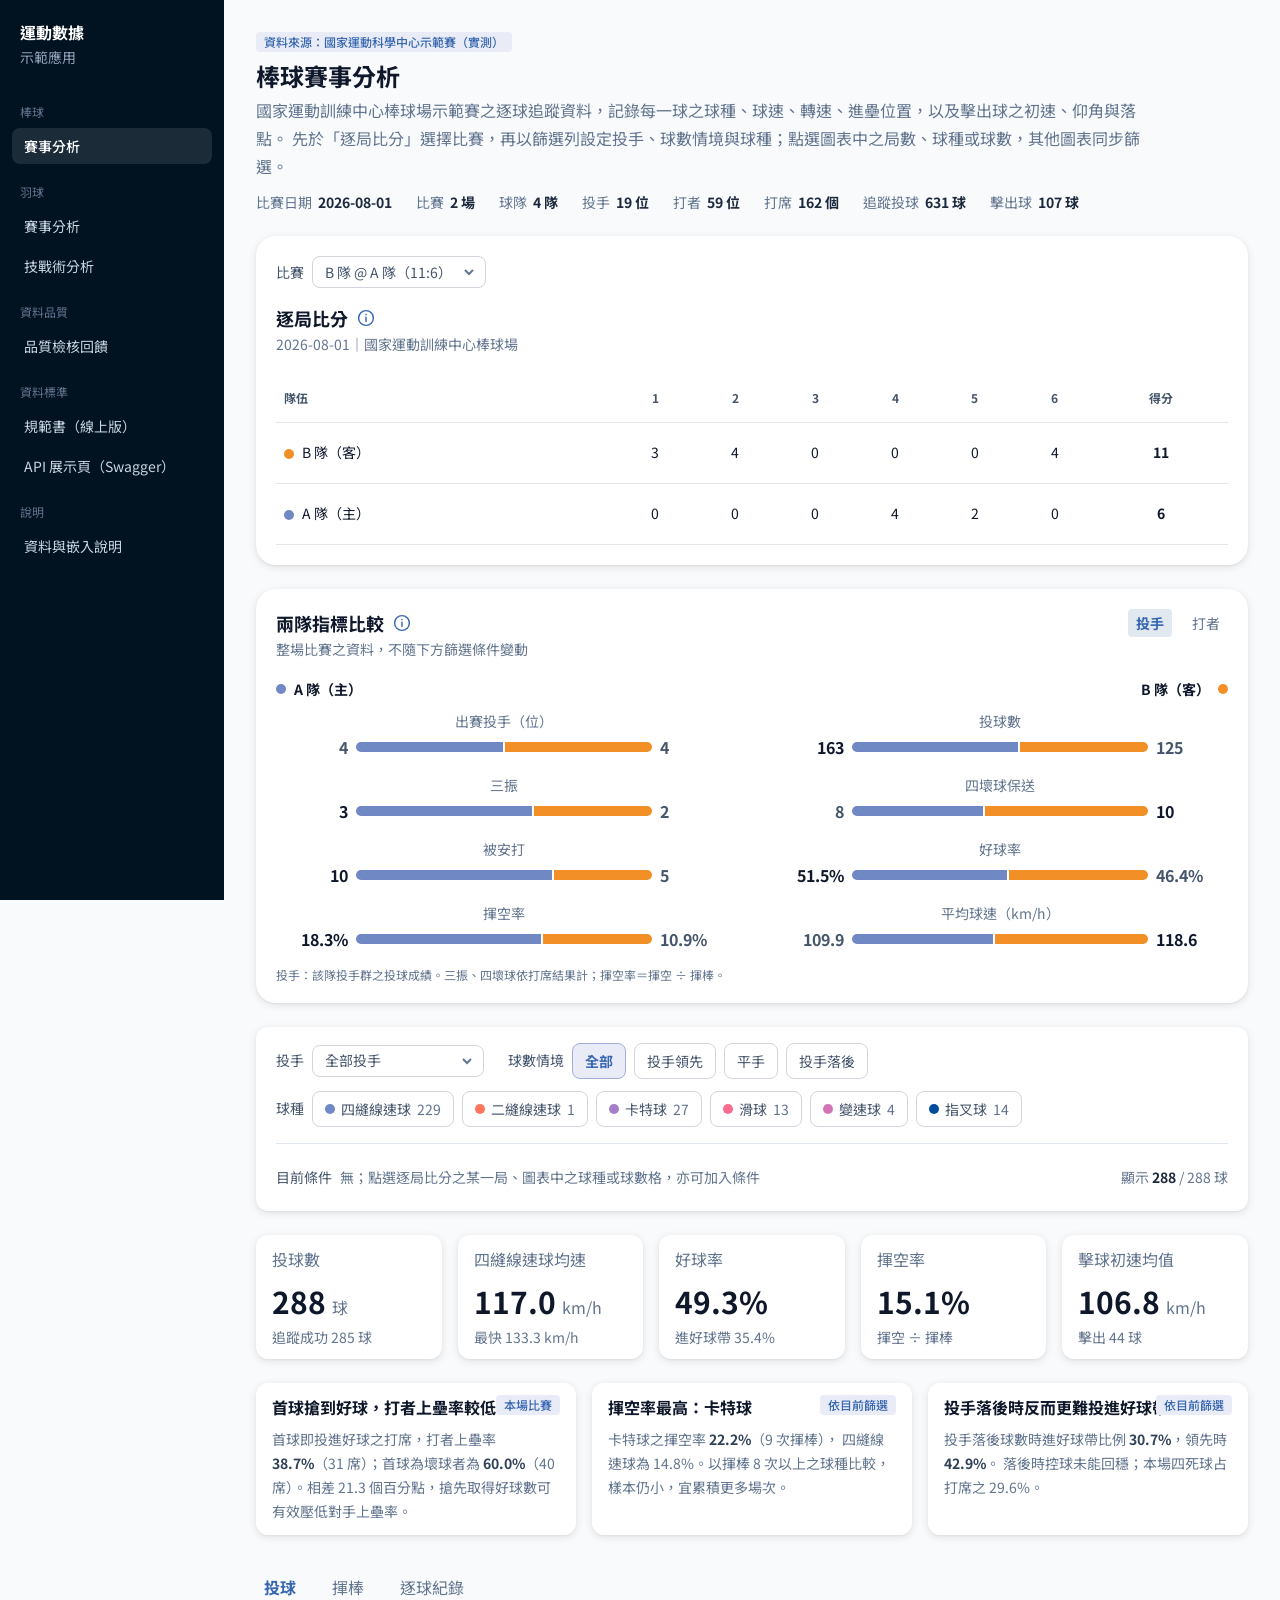
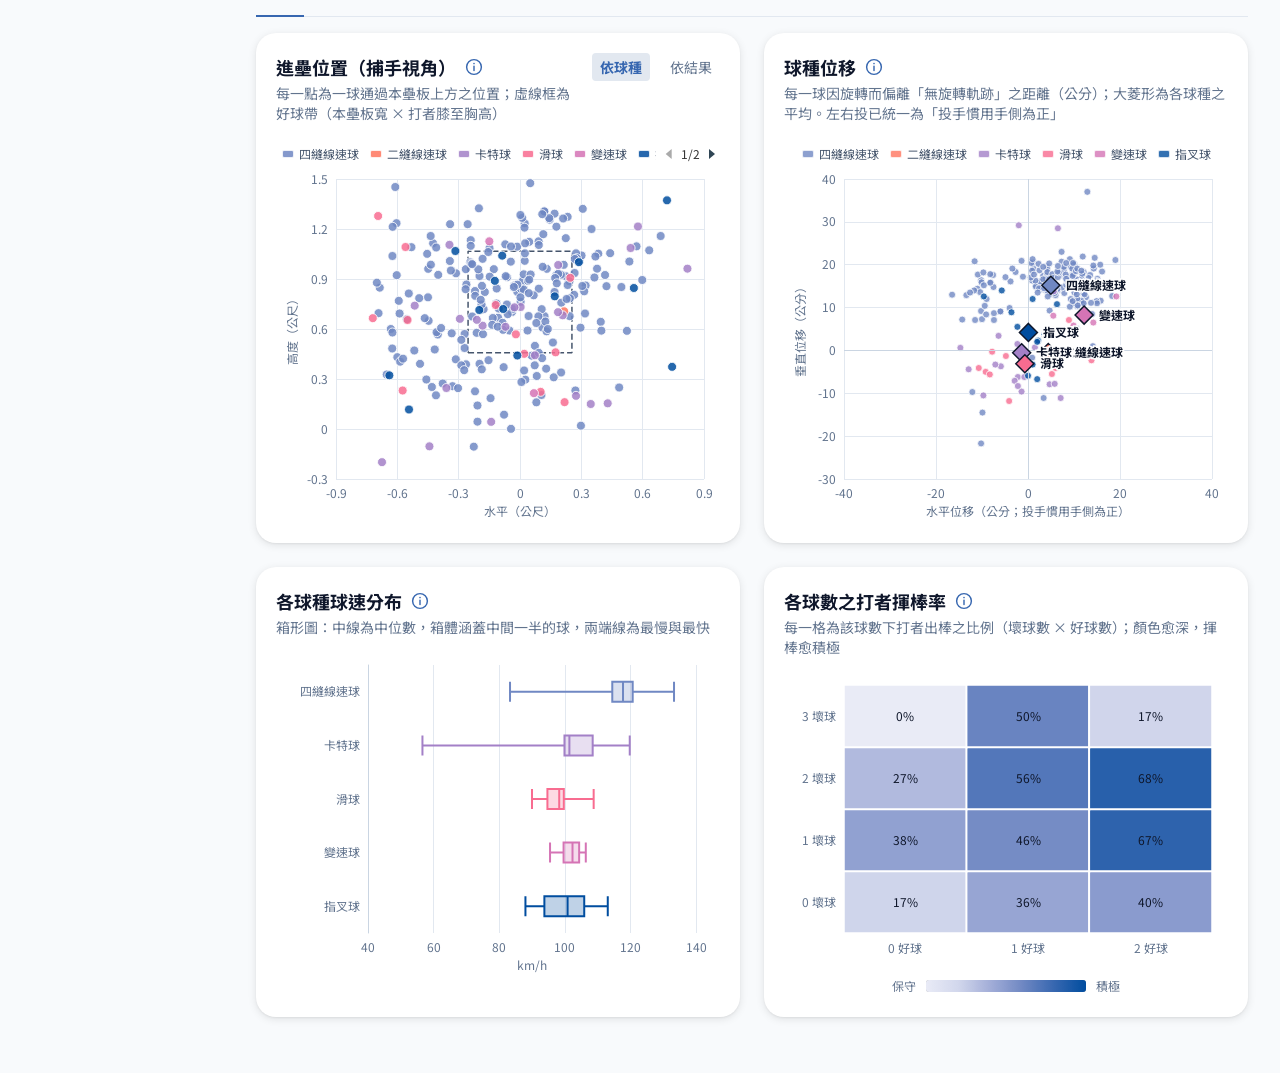
==== commit e7cb21e4: "更換修正後資產檔名，避免瀏覽器與 CDN 快取沿用舊版程式 Co-Authored-By: Claude Opus 5.5 <noreply@anthropic.com> Claude-Session" ====
--- a/apps/index.html
+++ b/apps/index.html
@@ -4,8 +4,8 @@
 <link rel="preconnect" href="https://fonts.googleapis.com">
 <link rel="stylesheet" href="https://fonts.googleapis.com/css2?family=Noto+Sans+TC:wght@400;500;700&display=swap">
 <link rel="stylesheet" href="./assets/entry.0-yKn_nq.css" crossorigin>
-<link rel="modulepreload" as="script" crossorigin href="./assets/CpS2ANFB.js">
-<script type="module" src="./assets/CpS2ANFB.js" crossorigin></script>
+<link rel="modulepreload" as="script" crossorigin href="./assets/CpS2ANFC.js">
+<script type="module" src="./assets/CpS2ANFC.js" crossorigin></script>
 <link rel="prefetch" as="script" crossorigin href="./assets/CNeXZapM.js">
 <link rel="prefetch" as="script" crossorigin href="./assets/DyV7DLQb.js">
 <link rel="prefetch" as="script" crossorigin href="./assets/CwdD1D-e.js">
